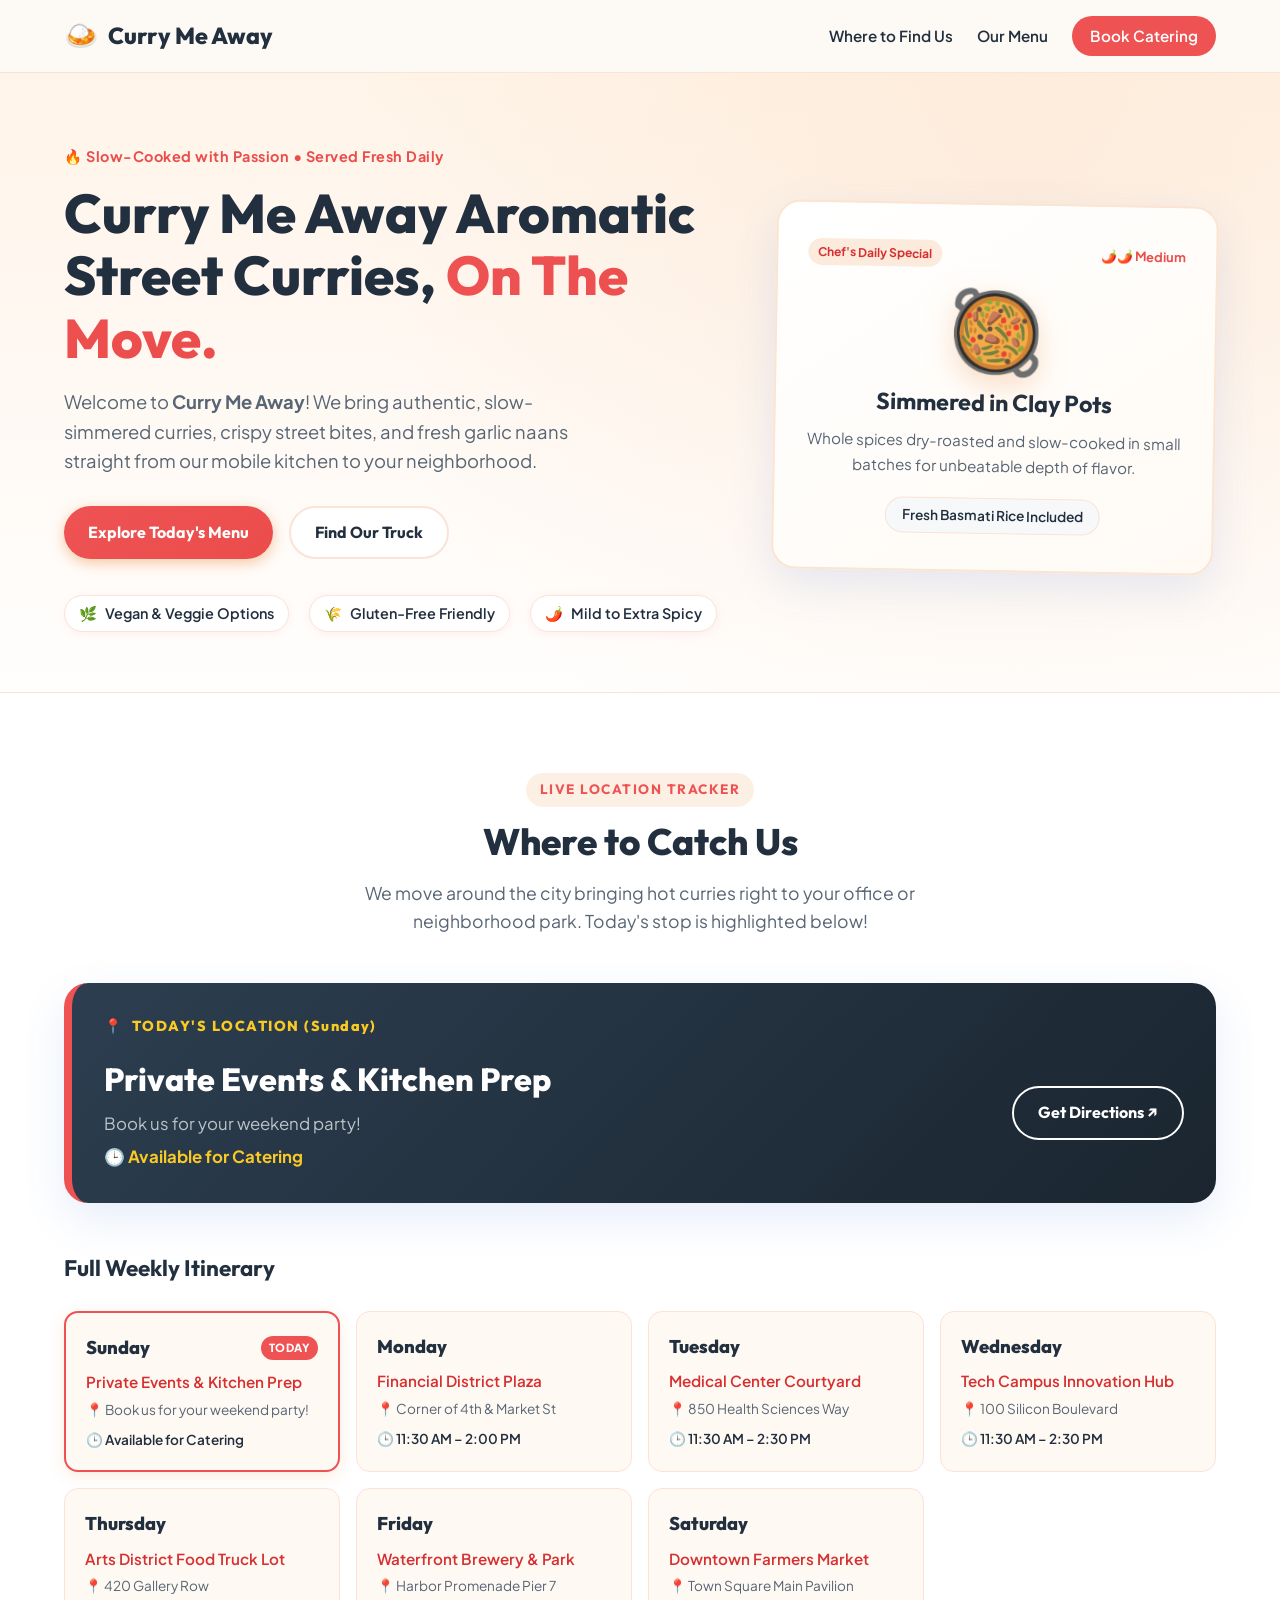
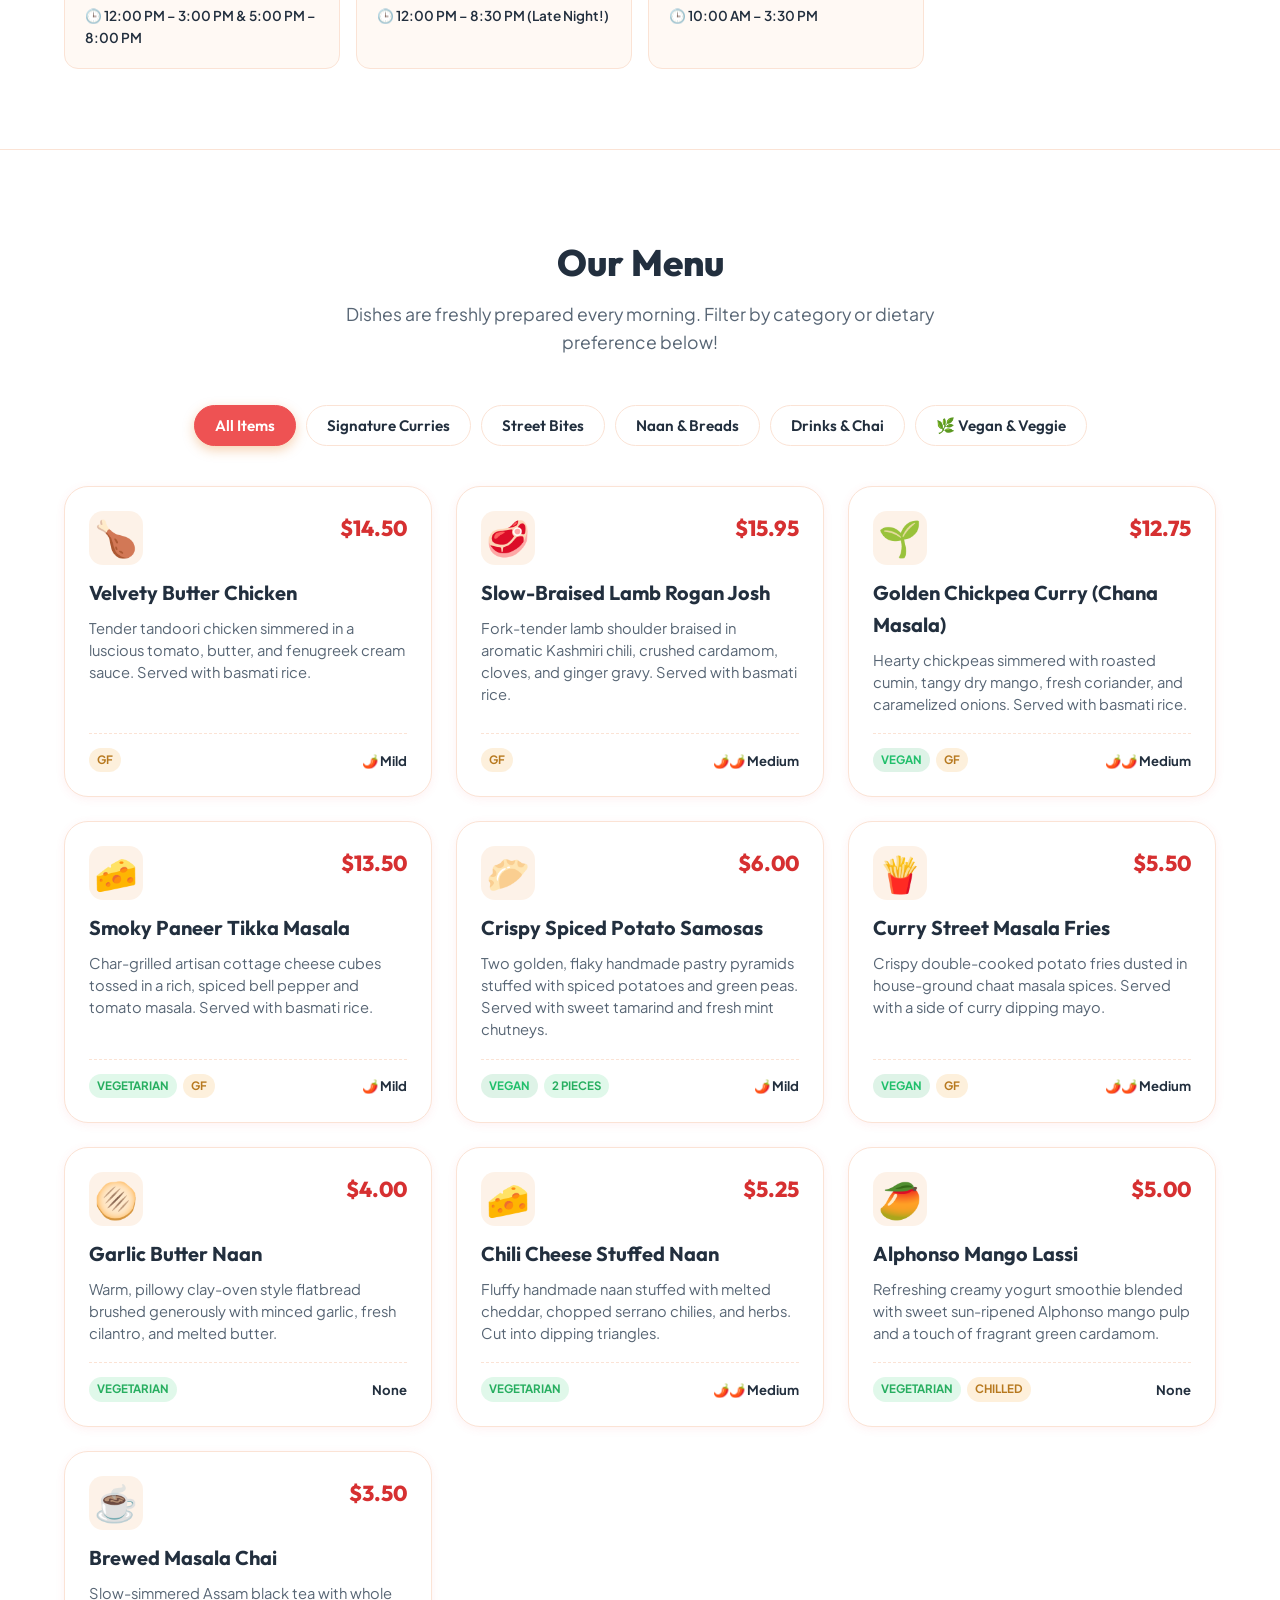
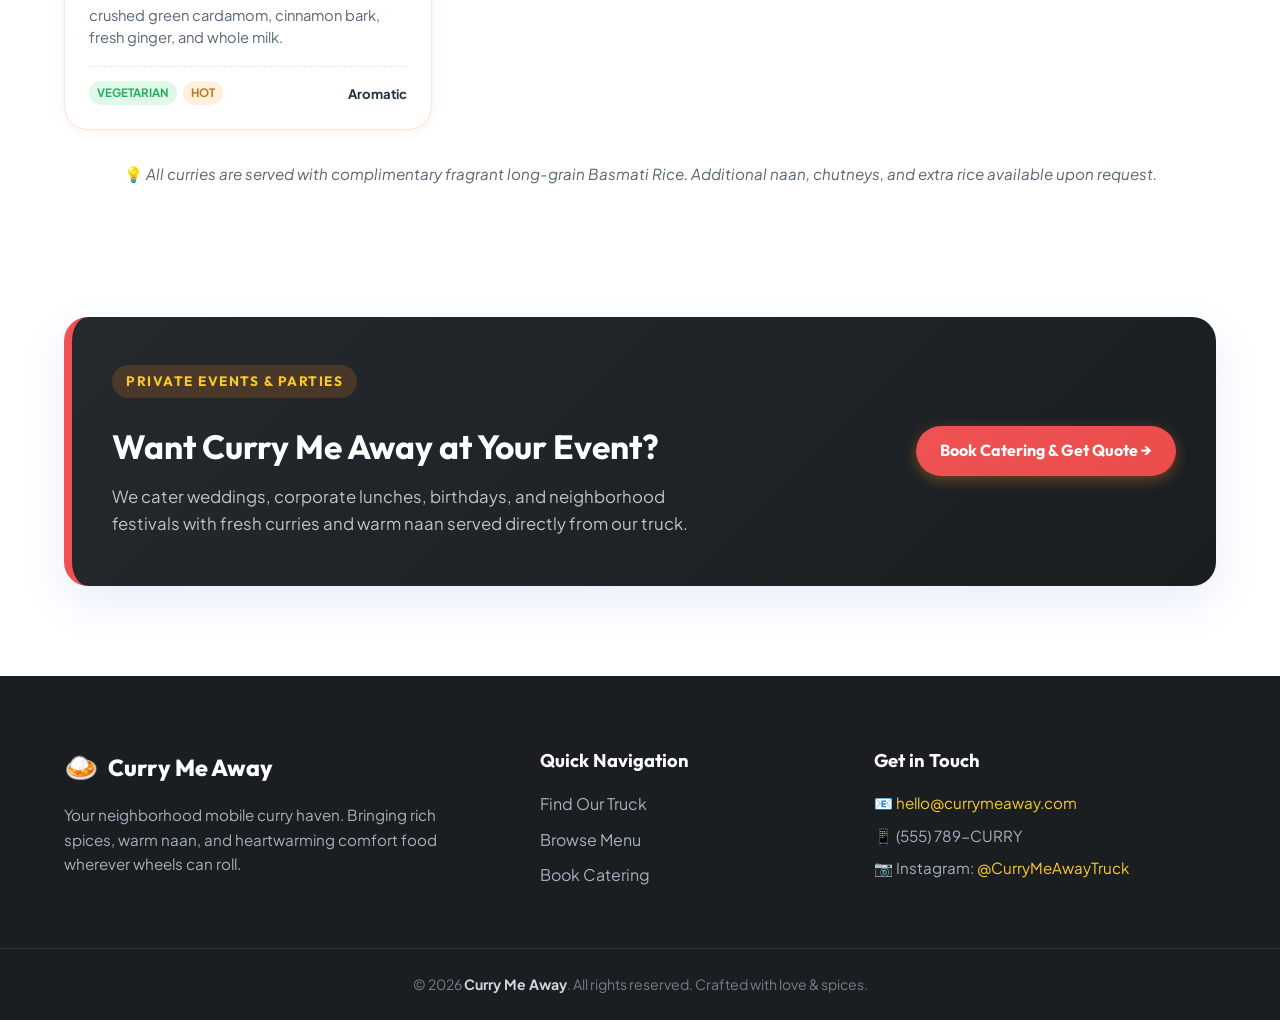
==== index.html @ a6b998eb "Initial commit" ====
<!DOCTYPE html>
<html lang="en">
<head>
  <meta charset="UTF-8">
  <!-- Ensure proper rendering and touch zooming on mobile devices -->
  <meta name="viewport" content="width=device-width, initial-scale=1.0">
  <title>Curry Me Away | Gourmet Street Curries</title>
  
  <!-- Google Fonts: Warm, modern typography -->
  <link rel="preconnect" href="https://fonts.googleapis.com">
  <link rel="preconnect" href="https://fonts.gstatic.com" crossorigin>
  <link href="https://fonts.googleapis.com/css2?family=Outfit:wght@400;500;600;700;800&family=Plus+Jakarta+Sans:wght@400;500;600;700&display=swap" rel="stylesheet">
  
  <!-- Link to our stylesheet -->
  <link rel="stylesheet" href="styles.css">
</head>
<body>

  <!-- ================================================================= -->
  <!-- 1. NAVIGATION BAR                                                 -->
  <!-- ================================================================= -->
  <header class="site-header">
    <div class="container header-container">
      
      <!-- Brand Logo & Name -->
      <a href="index.html" class="brand-logo">
        <span class="logo-icon">🍛</span>
        <span class="brand-text">Curry Me Away</span>
      </a>

      <!-- Navigation Links -->
      <nav class="main-nav" id="mainNav">
        <a href="#schedule" class="nav-link">Where to Find Us</a>
        <a href="#menu" class="nav-link">Our Menu</a>
        <a href="catering.html" class="nav-link nav-btn">Book Catering</a>
      </nav>

      <!-- Mobile Menu Toggle Button (for phones) -->
      <button class="mobile-menu-btn" id="mobileMenuBtn" aria-label="Toggle Navigation">
        <span></span>
        <span></span>
        <span></span>
      </button>

    </div>
  </header>

  <!-- ================================================================= -->
  <!-- 2. HERO SECTION (Welcome Banner)                                  -->
  <!-- ================================================================= -->
  <section class="hero-section">
    <div class="container hero-container">
      <div class="hero-content">
        <span class="hero-tagline">🔥 Slow-Cooked with Passion • Served Fresh Daily</span>
        <h1 class="hero-title">
          <span class="hero-brand-name">Curry Me Away</span>
          <span class="hero-subtitle">Aromatic Street Curries, <span class="highlight">On The Move.</span></span>
        </h1>
        <p class="hero-description">
          Welcome to <strong>Curry Me Away</strong>! We bring authentic, slow-simmered curries, 
          crispy street bites, and fresh garlic naans straight from our mobile kitchen to your neighborhood.
        </p>

        <!-- Call-to-action buttons -->
        <div class="hero-actions">
          <a href="#menu" class="btn btn-primary">Explore Today's Menu</a>
          <a href="#schedule" class="btn btn-secondary">Find Our Truck</a>
        </div>

        <!-- Quick highlights badges -->
        <div class="hero-badges">
          <div class="badge-item">
            <span class="badge-icon">🌿</span>
            <span>Vegan & Veggie Options</span>
          </div>
          <div class="badge-item">
            <span class="badge-icon">🌾</span>
            <span>Gluten-Free Friendly</span>
          </div>
          <div class="badge-item">
            <span class="badge-icon">🌶️</span>
            <span>Mild to Extra Spicy</span>
          </div>
        </div>
      </div>

      <!-- Decorative Food Visual Card -->
      <div class="hero-card-wrapper">
        <div class="hero-food-card">
          <div class="card-visual-header">
            <span class="card-tag">Chef's Daily Special</span>
            <span class="spice-level">🌶️🌶️ Medium</span>
          </div>
          <div class="food-emoji-display">🥘</div>
          <h3>Simmered in Clay Pots</h3>
          <p>Whole spices dry-roasted and slow-cooked in small batches for unbeatable depth of flavor.</p>
          <div class="card-food-footer">
            <span class="pill-badge">Fresh Basmati Rice Included</span>
          </div>
        </div>
      </div>
    </div>
  </section>

  <!-- ================================================================= -->
  <!-- 3. LIVE SCHEDULE & "WHERE TO FIND US" SECTION                      -->
  <!-- ================================================================= -->
  <section id="schedule" class="section-schedule">
    <div class="container">
      
      <div class="section-header">
        <span class="section-subtitle">Live Location Tracker</span>
        <h2 class="section-title">Where to Catch Us</h2>
        <p class="section-intro">
          We move around the city bringing hot curries right to your office or neighborhood park.
          Today's stop is highlighted below!
        </p>
      </div>

      <!-- Highlighted "Today's Stop" Banner -->
      <div class="today-highlight-card" id="todayHighlightCard">
        <div class="today-banner-label">
          <span class="pulse-icon">📍</span>
          <span>TODAY'S LOCATION (<span id="todayDayName">Today</span>)</span>
        </div>
        <div class="today-details">
          <div class="today-info">
            <h3 id="todayLocationName">Loading location...</h3>
            <p class="today-address" id="todayAddress">Loading address...</p>
            <p class="today-hours" id="todayHours">🕒 11:30 AM – 2:30 PM</p>
          </div>
          <div class="today-actions">
            <a href="https://maps.google.com" target="_blank" rel="noopener" class="btn btn-outline" id="directionsLink">
              Get Directions ↗
            </a>
          </div>
        </div>
      </div>

      <!-- Full Weekly Itinerary Grid -->
      <h3 class="weekly-heading">Full Weekly Itinerary</h3>
      <div class="schedule-grid" id="weeklyScheduleGrid">
        <!-- Schedule cards are populated & highlighted dynamically by script.js -->
      </div>

    </div>
  </section>

  <!-- ================================================================= -->
  <!-- 4. INTERACTIVE MENU SECTION                                       -->
  <!-- ================================================================= -->
  <section id="menu" class="section-menu">
    <div class="container">
      
      <div class="section-header">
        <h2 class="section-title">Our Menu</h2>
        <p class="section-intro">
          Dishes are freshly prepared every morning. Filter by category or dietary preference below!
        </p>
      </div>

      <!-- Category Filter Tabs -->
      <div class="filter-controls">
        <button class="filter-btn active" data-category="all">All Items</button>
        <button class="filter-btn" data-category="curry">Signature Curries</button>
        <button class="filter-btn" data-category="street">Street Bites</button>
        <button class="filter-btn" data-category="bread">Naan & Breads</button>
        <button class="filter-btn" data-category="drinks">Drinks & Chai</button>
        <button class="filter-btn" data-category="vegan">🌿 Vegan & Veggie</button>
      </div>

      <!-- Menu Items Grid -->
      <div class="menu-grid" id="menuGrid">
        <!-- Menu cards will be rendered dynamically by script.js -->
      </div>

      <!-- Customization note for your wife -->
      <div class="menu-footnote">
        <p>💡 <em>All curries are served with complimentary fragrant long-grain Basmati Rice. Additional naan, chutneys, and extra rice available upon request.</em></p>
      </div>

    </div>
  </section>

  <!-- ================================================================= -->
  <!-- 5. CATERING CTA BANNER                                            -->
  <!-- ================================================================= -->
  <section class="section-catering-cta">
    <div class="container">
      <div class="catering-cta-card">
        <div class="cta-content">
          <span class="section-subtitle">Private Events & Parties</span>
          <h2>Want Curry Me Away at Your Event?</h2>
          <p>We cater weddings, corporate lunches, birthdays, and neighborhood festivals with fresh curries and warm naan served directly from our truck.</p>
        </div>
        <div class="cta-action">
          <a href="catering.html" class="btn btn-primary">Book Catering & Get Quote →</a>
        </div>
      </div>
    </div>
  </section>

  <!-- ================================================================= -->
  <!-- 6. FOOTER                                                         -->
  <!-- ================================================================= -->
  <footer class="site-footer">
    <div class="container footer-container">
      
      <div class="footer-brand">
        <div class="brand-logo footer-logo">
          <span class="logo-icon">🍛</span>
          <span class="brand-text">Curry Me Away</span>
        </div>
        <p class="footer-about">
          Your neighborhood mobile curry haven. Bringing rich spices, warm naan, and heartwarming comfort food wherever wheels can roll.
        </p>
      </div>

      <div class="footer-links">
        <h4>Quick Navigation</h4>
        <ul>
          <li><a href="#schedule">Find Our Truck</a></li>
          <li><a href="#menu">Browse Menu</a></li>
          <li><a href="catering.html">Book Catering</a></li>
        </ul>
      </div>

      <div class="footer-contact">
        <h4>Get in Touch</h4>
        <p>📧 <a href="mailto:hello@currymeaway.com">hello@currymeaway.com</a></p>
        <p>📱 (555) 789-CURRY</p>
        <p>📷 Instagram: <a href="#">@CurryMeAwayTruck</a></p>
      </div>

    </div>

    <div class="footer-bottom">
      <div class="container">
        <p>© <span id="currentYear">2026</span> <strong>Curry Me Away</strong>. All rights reserved. Crafted with love & spices.</p>
      </div>
    </div>
  </footer>

  <!-- Link to our JavaScript logic -->
  <script src="script.js"></script>
</body>
</html>
---- styles.css ----
/* ==========================================================================
   Curry Me Away - Stylesheet (styles.css)
   ========================================================================== */

/* --------------------------------------------------------------------------
   1. CSS VARIABLES (Theme Colors & Settings)
   Beginner Note: Variables store values (like colors) in one place so you
   can change the whole site's theme just by changing these values!
   -------------------------------------------------------------------------- */
:root {
  /* ========================================================================
     Warm Sunset Palette: Soft Reds, Golden Yellows & Twilight Blue Accent
     ======================================================================== */
  --sunset-red: #ee5253;          /* Soft Sunset Crimson / Coral */
  --sunset-rose: #ff7675;         /* Soft Peach Rose */
  --sunset-gold: #f9ca24;         /* Golden Hour Sun Yellow */
  --sunset-amber: #f39c12;        /* Warm Amber Honey */
  --sunset-blue: #3867d6;         /* Twilight Sky Blue Accent */
  --sunset-deepblue: #1e3799;     /* Twilight Dusk Navy */

  /* Theme mappings */
  --primary-spice: #ee5253;       /* Main interactive color: vibrant sunset coral */
  --primary-hover: #d63031;       /* Deep warm sunset red */
  --spice-red: #eb4d4b;
  --spice-gold: #f9ca24;
  --herb-green: #20bf6b;          /* Veggie/Vegan badge */

  /* Neutral Backgrounds & Text - Grading down to pure white */
  --bg-cream: #fff9f4;           /* Warm sunset mist */
  --bg-card: #ffffff;            /* Pure white card backgrounds */
  --text-main: #222f3e;          /* Rich charcoal for high contrast */
  --text-muted: #576574;         /* Soft twilight slate for subtitles */
  --border-light: #fbe3d5;       /* Delicate sunset border */

  /* Modern Sunset Shadows */
  --shadow-sm: 0 2px 10px rgba(238, 82, 83, 0.08);
  --shadow-md: 0 8px 24px rgba(238, 82, 83, 0.12);
  --shadow-lg: 0 16px 44px rgba(56, 103, 214, 0.12);

  /* Rounded corners */
  --radius-sm: 8px;
  --radius-md: 14px;
  --radius-lg: 24px;
  --radius-full: 9999px;

  /* Font Families */
  --font-heading: 'Outfit', sans-serif;
  --font-body: 'Plus Jakarta Sans', -apple-system, BlinkMacSystemFont, sans-serif;
}

/* --------------------------------------------------------------------------
   2. GLOBAL RESET & BASE STYLES
   -------------------------------------------------------------------------- */
*, *::before, *::after {
  box-sizing: border-box;
  margin: 0;
  padding: 0;
}

html {
  scroll-behavior: smooth;
}

body {
  font-family: var(--font-body);
  /* Warm sunset gradient at the top (soft red/yellow glow) grading smoothly into crisp white */
  background: linear-gradient(180deg, #fff3e6 0%, #fff8f2 350px, #ffffff 750px, #ffffff 100%);
  background-attachment: local;
  color: var(--text-main);
  line-height: 1.6;
  font-size: 16px;
  -webkit-font-smoothing: antialiased;
  min-height: 100vh;
}

img {
  max-width: 100%;
  display: block;
}

a {
  color: var(--primary-spice);
  text-decoration: none;
  transition: color 0.2s ease;
}

a:hover {
  color: var(--primary-hover);
}

/* Container: centers content and keeps it neatly bounded */
.container {
  width: 90%;
  max-width: 1160px;
  margin: 0 auto;
}

/* --------------------------------------------------------------------------
   3. BUTTONS & UI COMPONENTS
   -------------------------------------------------------------------------- */
.btn {
  display: inline-flex;
  align-items: center;
  justify-content: center;
  gap: 8px;
  padding: 12px 24px;
  font-family: var(--font-heading);
  font-size: 1rem;
  font-weight: 700;
  border-radius: var(--radius-full);
  border: none;
  cursor: pointer;
  transition: all 0.25s ease;
  text-decoration: none;
}

.btn-primary {
  background: linear-gradient(135deg, var(--primary-spice), var(--spice-red));
  color: #ffffff;
  box-shadow: 0 4px 14px rgba(230, 126, 34, 0.4);
}

.btn-primary:hover {
  color: #ffffff;
  transform: translateY(-2px);
  box-shadow: 0 6px 20px rgba(230, 126, 34, 0.55);
}

.btn-secondary {
  background-color: #ffffff;
  color: var(--text-main);
  border: 2px solid var(--border-light);
}

.btn-secondary:hover {
  border-color: var(--primary-spice);
  color: var(--primary-spice);
  transform: translateY(-2px);
}

.btn-outline {
  background: transparent;
  color: var(--primary-spice);
  border: 2px solid var(--primary-spice);
}

.btn-outline:hover {
  background-color: var(--primary-spice);
  color: #ffffff;
}

.btn-block {
  width: 100%;
}

/* Section Header Utility */
.section-header {
  text-align: center;
  max-width: 650px;
  margin: 0 auto 48px auto;
}

.section-subtitle {
  display: inline-block;
  font-family: var(--font-heading);
  font-size: 0.85rem;
  font-weight: 700;
  text-transform: uppercase;
  letter-spacing: 1.5px;
  color: var(--primary-spice);
  background-color: rgba(230, 126, 34, 0.12);
  padding: 6px 14px;
  border-radius: var(--radius-full);
  margin-bottom: 12px;
}

.section-title {
  font-family: var(--font-heading);
  font-size: 2.3rem;
  font-weight: 800;
  color: var(--text-main);
  line-height: 1.25;
  margin-bottom: 14px;
}

.section-intro {
  color: var(--text-muted);
  font-size: 1.1rem;
}

/* --------------------------------------------------------------------------
   4. NAVIGATION BAR
   -------------------------------------------------------------------------- */
.site-header {
  position: sticky;
  top: 0;
  background-color: rgba(253, 250, 246, 0.94);
  backdrop-filter: blur(12px);
  border-bottom: 1px solid var(--border-light);
  z-index: 1000;
  padding: 14px 0;
}

.header-container {
  display: flex;
  align-items: center;
  justify-content: space-between;
  gap: 16px;
}

.brand-logo {
  display: flex;
  align-items: center;
  gap: 10px;
  font-family: var(--font-heading);
  font-size: 1.45rem;
  font-weight: 800;
  color: var(--text-main);
}

.logo-icon {
  font-size: 1.7rem;
  transform: rotate(-4deg);
}

.live-status-pill {
  display: inline-flex;
  align-items: center;
  gap: 8px;
  background: #ffffff;
  border: 1px solid var(--border-light);
  padding: 6px 14px;
  border-radius: var(--radius-full);
  font-size: 0.85rem;
  font-weight: 600;
  color: var(--text-main);
  box-shadow: var(--shadow-sm);
}

.status-dot {
  width: 9px;
  height: 9px;
  border-radius: 50%;
  background-color: var(--herb-green);
  box-shadow: 0 0 0 3px rgba(39, 174, 96, 0.25);
  animation: pulse 2s infinite;
}

@keyframes pulse {
  0% { box-shadow: 0 0 0 0 rgba(39, 174, 96, 0.5); }
  70% { box-shadow: 0 0 0 8px rgba(39, 174, 96, 0); }
  100% { box-shadow: 0 0 0 0 rgba(39, 174, 96, 0); }
}

.main-nav {
  display: flex;
  align-items: center;
  gap: 24px;
}

.nav-link {
  font-weight: 600;
  color: var(--text-main);
  font-size: 0.95rem;
}

.nav-link:hover {
  color: var(--primary-spice);
}

.nav-btn {
  background-color: var(--primary-spice);
  color: #ffffff !important;
  padding: 8px 18px;
  border-radius: var(--radius-full);
}

.nav-btn:hover {
  background-color: var(--primary-hover);
}

.mobile-menu-btn {
  display: none;
  flex-direction: column;
  gap: 5px;
  background: transparent;
  border: none;
  cursor: pointer;
  padding: 6px;
}

.mobile-menu-btn span {
  width: 24px;
  height: 2.5px;
  background-color: var(--text-main);
  border-radius: 2px;
  transition: all 0.3s ease;
}

/* --------------------------------------------------------------------------
   5. HERO SECTION
   -------------------------------------------------------------------------- */
.hero-section {
  padding: 70px 0 60px 0;
  background: radial-gradient(circle at 80% 20%, rgba(230, 126, 34, 0.08) 0%, transparent 60%);
}

.hero-container {
  display: grid;
  grid-template-columns: 1.2fr 0.8fr;
  align-items: center;
  gap: 48px;
}

.hero-tagline {
  display: inline-block;
  font-size: 0.9rem;
  font-weight: 700;
  color: var(--spice-red);
  margin-bottom: 14px;
  letter-spacing: 0.5px;
}

.hero-title {
  font-family: var(--font-heading);
  font-size: 3.4rem;
  font-weight: 800;
  line-height: 1.15;
  color: var(--text-main);
  margin-bottom: 18px;
}

.hero-title .highlight {
  background: linear-gradient(120deg, var(--primary-spice), var(--spice-red));
  -webkit-background-clip: text;
  -webkit-text-fill-color: transparent;
}

.hero-description {
  font-size: 1.15rem;
  color: var(--text-muted);
  margin-bottom: 30px;
  max-width: 540px;
}

.hero-actions {
  display: flex;
  gap: 16px;
  margin-bottom: 36px;
  flex-wrap: wrap;
}

.hero-badges {
  display: flex;
  gap: 20px;
  flex-wrap: wrap;
}

.badge-item {
  display: flex;
  align-items: center;
  gap: 8px;
  font-size: 0.9rem;
  font-weight: 600;
  color: var(--text-main);
  background: #ffffff;
  padding: 6px 14px;
  border-radius: var(--radius-full);
  border: 1px solid var(--border-light);
  box-shadow: var(--shadow-sm);
}

/* Hero Decorative Card */
.hero-food-card {
  background: linear-gradient(145deg, #ffffff, #fffaf4);
  border: 2px solid #fae5d3;
  border-radius: var(--radius-lg);
  padding: 36px 30px;
  box-shadow: var(--shadow-lg);
  text-align: center;
  position: relative;
  transform: rotate(1deg);
  transition: transform 0.3s ease;
}

.hero-food-card:hover {
  transform: rotate(0deg) translateY(-4px);
}

.card-visual-header {
  display: flex;
  justify-content: space-between;
  align-items: center;
  margin-bottom: 20px;
}

.card-tag {
  background-color: rgba(230, 126, 34, 0.15);
  color: var(--primary-hover);
  padding: 4px 10px;
  border-radius: var(--radius-full);
  font-size: 0.75rem;
  font-weight: 700;
}

.spice-level {
  font-size: 0.8rem;
  font-weight: 700;
  color: var(--spice-red);
}

.food-emoji-display {
  font-size: 5rem;
  line-height: 1;
  margin: 10px 0 16px 0;
  filter: drop-shadow(0 10px 14px rgba(230, 126, 34, 0.25));
}

.hero-food-card h3 {
  font-family: var(--font-heading);
  font-size: 1.45rem;
  margin-bottom: 8px;
}

.hero-food-card p {
  color: var(--text-muted);
  font-size: 0.95rem;
  margin-bottom: 20px;
}

.pill-badge {
  display: inline-block;
  background-color: #f6f8fa;
  color: var(--text-main);
  padding: 6px 16px;
  border-radius: var(--radius-full);
  font-size: 0.85rem;
  font-weight: 600;
  border: 1px solid var(--border-light);
}

/* --------------------------------------------------------------------------
   6. LIVE SCHEDULE & TRACKER SECTION
   -------------------------------------------------------------------------- */
.section-schedule {
  padding: 80px 0;
  background-color: #ffffff;
  border-top: 1px solid var(--border-light);
  border-bottom: 1px solid var(--border-light);
}

/* Today's Special Featured Card */
.today-highlight-card {
  background: linear-gradient(135deg, #2c3e50, #1a252f);
  color: #ffffff;
  border-radius: var(--radius-lg);
  padding: 32px;
  box-shadow: var(--shadow-lg);
  margin-bottom: 48px;
  position: relative;
  overflow: hidden;
  border-left: 8px solid var(--primary-spice);
}

.today-banner-label {
  display: flex;
  align-items: center;
  gap: 8px;
  font-family: var(--font-heading);
  font-size: 0.9rem;
  font-weight: 800;
  letter-spacing: 1.5px;
  color: var(--spice-gold);
  margin-bottom: 16px;
}

.today-details {
  display: flex;
  justify-content: space-between;
  align-items: center;
  gap: 24px;
  flex-wrap: wrap;
}

.today-info h3 {
  font-family: var(--font-heading);
  font-size: 2rem;
  font-weight: 800;
  margin-bottom: 6px;
}

.today-address {
  color: #bdc3c7;
  font-size: 1.05rem;
  margin-bottom: 6px;
}

.today-hours {
  color: var(--spice-gold);
  font-weight: 700;
  font-size: 1.05rem;
}

.today-actions .btn-outline {
  border-color: #ffffff;
  color: #ffffff;
}

.today-actions .btn-outline:hover {
  background-color: #ffffff;
  color: #1a252f;
}

/* Weekly Itinerary Grid */
.weekly-heading {
  font-family: var(--font-heading);
  font-size: 1.4rem;
  margin-bottom: 24px;
  color: var(--text-main);
}

.schedule-grid {
  display: grid;
  grid-template-columns: repeat(auto-fit, minmax(260px, 1fr));
  gap: 16px;
}

.schedule-day-card {
  background-color: var(--bg-cream);
  border: 1px solid var(--border-light);
  border-radius: var(--radius-md);
  padding: 20px;
  transition: all 0.2s ease;
  position: relative;
}

.schedule-day-card:hover {
  transform: translateY(-2px);
  box-shadow: var(--shadow-sm);
  border-color: var(--primary-spice);
}

.schedule-day-card.is-today {
  border: 2px solid var(--primary-spice);
  background-color: #fff9f3;
  box-shadow: 0 4px 16px rgba(230, 126, 34, 0.15);
}

.day-header {
  display: flex;
  justify-content: space-between;
  align-items: center;
  margin-bottom: 8px;
}

.day-name {
  font-family: var(--font-heading);
  font-size: 1.15rem;
  font-weight: 800;
  color: var(--text-main);
}

.today-indicator-tag {
  background-color: var(--primary-spice);
  color: #ffffff;
  font-size: 0.7rem;
  font-weight: 800;
  padding: 3px 8px;
  border-radius: var(--radius-full);
  text-transform: uppercase;
  letter-spacing: 0.5px;
}

.day-location {
  font-weight: 600;
  color: var(--primary-hover);
  margin-bottom: 4px;
  font-size: 0.95rem;
}

.day-address {
  font-size: 0.85rem;
  color: var(--text-muted);
  margin-bottom: 8px;
}

.day-time {
  font-size: 0.85rem;
  color: var(--text-main);
  font-weight: 600;
}

/* --------------------------------------------------------------------------
   7. INTERACTIVE MENU SECTION
   -------------------------------------------------------------------------- */
.section-menu {
  padding: 90px 0;
}

.filter-controls {
  display: flex;
  justify-content: center;
  gap: 10px;
  flex-wrap: wrap;
  margin-bottom: 40px;
}

.filter-btn {
  background-color: #ffffff;
  border: 1px solid var(--border-light);
  color: var(--text-main);
  font-family: var(--font-heading);
  font-weight: 600;
  font-size: 0.95rem;
  padding: 10px 20px;
  border-radius: var(--radius-full);
  cursor: pointer;
  transition: all 0.2s ease;
}

.filter-btn:hover {
  border-color: var(--primary-spice);
  color: var(--primary-spice);
}

.filter-btn.active {
  background-color: var(--primary-spice);
  color: #ffffff;
  border-color: var(--primary-spice);
  box-shadow: 0 4px 12px rgba(230, 126, 34, 0.35);
}

/* Menu Grid */
.menu-grid {
  display: grid;
  grid-template-columns: repeat(auto-fill, minmax(320px, 1fr));
  gap: 24px;
  margin-bottom: 32px;
}

.menu-card {
  background-color: var(--bg-card);
  border: 1px solid var(--border-light);
  border-radius: var(--radius-lg);
  padding: 24px;
  box-shadow: var(--shadow-sm);
  display: flex;
  flex-direction: column;
  justify-content: space-between;
  transition: transform 0.25s ease, box-shadow 0.25s ease;
  position: relative;
}

.menu-card:hover {
  transform: translateY(-4px);
  box-shadow: var(--shadow-md);
  border-color: #fae5d3;
}

.menu-card-top {
  display: flex;
  justify-content: space-between;
  align-items: flex-start;
  margin-bottom: 12px;
}

.dish-icon {
  font-size: 2.2rem;
  background-color: rgba(230, 126, 34, 0.1);
  width: 54px;
  height: 54px;
  display: flex;
  align-items: center;
  justify-content: center;
  border-radius: var(--radius-md);
}

.dish-price {
  font-family: var(--font-heading);
  font-size: 1.35rem;
  font-weight: 800;
  color: var(--primary-hover);
}

.dish-name {
  font-family: var(--font-heading);
  font-size: 1.25rem;
  font-weight: 700;
  color: var(--text-main);
  margin-bottom: 8px;
}

.dish-description {
  color: var(--text-muted);
  font-size: 0.92rem;
  line-height: 1.5;
  margin-bottom: 18px;
  flex-grow: 1;
}

.dish-meta {
  display: flex;
  justify-content: space-between;
  align-items: center;
  border-top: 1px dashed var(--border-light);
  padding-top: 14px;
  margin-top: auto;
}

.diet-tags {
  display: flex;
  gap: 6px;
  flex-wrap: wrap;
}

.tag {
  font-size: 0.72rem;
  font-weight: 700;
  padding: 3px 8px;
  border-radius: var(--radius-full);
  text-transform: uppercase;
}

.tag-vegan {
  background-color: rgba(39, 174, 96, 0.15);
  color: var(--herb-green);
}

.tag-gf {
  background-color: rgba(243, 156, 18, 0.15);
  color: #b7791f;
}

.tag-veg {
  background-color: rgba(46, 204, 113, 0.15);
  color: #27ae60;
}

.dish-spice {
  font-size: 0.82rem;
  font-weight: 700;
}

.menu-footnote {
  text-align: center;
  color: var(--text-muted);
  font-size: 0.95rem;
  margin-top: 24px;
}

/* --------------------------------------------------------------------------
   8. CATERING & INQUIRY SECTION
   -------------------------------------------------------------------------- */
.section-catering {
  padding: 90px 0;
  background-color: #ffffff;
  border-top: 1px solid var(--border-light);
}

.catering-layout {
  display: grid;
  grid-template-columns: 1fr 1.1fr;
  gap: 48px;
  align-items: start;
}

.catering-info p {
  color: var(--text-muted);
  font-size: 1.1rem;
  margin-bottom: 32px;
}

.catering-perks {
  display: flex;
  flex-direction: column;
  gap: 20px;
}

.perk-item {
  display: flex;
  gap: 16px;
  align-items: flex-start;
}

.perk-icon {
  font-size: 1.6rem;
  background-color: var(--bg-cream);
  border: 1px solid var(--border-light);
  width: 48px;
  height: 48px;
  display: flex;
  align-items: center;
  justify-content: center;
  border-radius: var(--radius-md);
  flex-shrink: 0;
}

.perk-item strong {
  display: block;
  font-size: 1.05rem;
  margin-bottom: 4px;
}

.perk-item p {
  font-size: 0.95rem;
  margin-bottom: 0;
}

/* Catering Form Card */
.catering-form-card {
  background-color: var(--bg-cream);
  border: 1px solid var(--border-light);
  border-radius: var(--radius-lg);
  padding: 36px;
  box-shadow: var(--shadow-md);
}

.catering-form-card h3 {
  font-family: var(--font-heading);
  font-size: 1.5rem;
  margin-bottom: 6px;
}

.form-subtext {
  color: var(--text-muted);
  font-size: 0.9rem;
  margin-bottom: 24px;
}

.form-group {
  margin-bottom: 18px;
}

.form-row {
  display: grid;
  grid-template-columns: 1fr 1fr;
  gap: 16px;
}

.catering-form label {
  display: block;
  font-size: 0.88rem;
  font-weight: 700;
  margin-bottom: 6px;
  color: var(--text-main);
}

.catering-form input,
.catering-form select,
.catering-form textarea {
  width: 100%;
  padding: 12px 16px;
  font-family: var(--font-body);
  font-size: 0.95rem;
  border: 1px solid var(--border-light);
  border-radius: var(--radius-sm);
  background-color: #ffffff;
  color: var(--text-main);
  transition: all 0.2s ease;
}

.catering-form input:focus,
.catering-form select:focus,
.catering-form textarea:focus {
  outline: none;
  border-color: var(--primary-spice);
  box-shadow: 0 0 0 3px rgba(230, 126, 34, 0.2);
}

/* Form Alert */
.form-alert {
  display: flex;
  gap: 12px;
  align-items: center;
  background-color: #eafaf1;
  border: 1px solid #a3e4d7;
  color: #1e8449;
  padding: 16px;
  border-radius: var(--radius-md);
  margin-bottom: 20px;
}

.form-alert.hidden {
  display: none;
}

.alert-icon {
  font-size: 1.8rem;
}

/* --------------------------------------------------------------------------
   8b. CATERING CTA BANNER (Landing Page)
   -------------------------------------------------------------------------- */
.section-catering-cta {
  padding: 40px 0 90px 0;
}

.catering-cta-card {
  background: linear-gradient(135deg, #24292e, #1a1e21);
  color: #ffffff;
  border-radius: var(--radius-lg);
  padding: 48px 40px;
  display: flex;
  justify-content: space-between;
  align-items: center;
  gap: 32px;
  border-left: 8px solid var(--primary-spice);
  box-shadow: var(--shadow-lg);
}

.catering-cta-card .section-subtitle {
  background-color: rgba(230, 126, 34, 0.2);
  color: var(--spice-gold);
}

.catering-cta-card h2 {
  font-family: var(--font-heading);
  font-size: 2.1rem;
  margin: 10px 0 10px 0;
}

.catering-cta-card p {
  color: #bdc3c7;
  max-width: 600px;
  font-size: 1.05rem;
}

/* --------------------------------------------------------------------------
   8c. DEDICATED CATERING PAGE STYLES (catering.html)
   -------------------------------------------------------------------------- */
.catering-page-hero {
  padding: 50px 0 30px 0;
  background: radial-gradient(circle at 50% 0%, rgba(230, 126, 34, 0.12) 0%, transparent 70%);
  text-align: center;
}

.back-link {
  display: inline-block;
  font-weight: 700;
  font-size: 0.9rem;
  margin-bottom: 18px;
  color: var(--text-muted);
}

.back-link:hover {
  color: var(--primary-spice);
}

.catering-hero-title {
  font-family: var(--font-heading);
  font-size: 3rem;
  font-weight: 800;
  line-height: 1.2;
  margin-bottom: 18px;
  max-width: 820px;
  margin-left: auto;
  margin-right: auto;
}

.catering-hero-desc {
  font-size: 1.15rem;
  color: var(--text-muted);
  max-width: 720px;
  margin: 0 auto;
}

.catering-steps-section {
  padding: 70px 0;
}

.steps-grid {
  display: grid;
  grid-template-columns: repeat(auto-fit, minmax(280px, 1fr));
  gap: 24px;
}

.step-card {
  background: #ffffff;
  border: 1px solid var(--border-light);
  border-radius: var(--radius-lg);
  padding: 36px 28px;
  box-shadow: var(--shadow-sm);
  position: relative;
  transition: transform 0.2s ease, border-color 0.2s ease;
}

.step-card:hover {
  transform: translateY(-4px);
  border-color: var(--primary-spice);
}

.step-number {
  width: 44px;
  height: 44px;
  background: var(--primary-spice);
  color: #ffffff;
  font-family: var(--font-heading);
  font-weight: 800;
  font-size: 1.3rem;
  display: flex;
  align-items: center;
  justify-content: center;
  border-radius: 50%;
  margin-bottom: 20px;
}

.step-card h3 {
  font-family: var(--font-heading);
  font-size: 1.3rem;
  margin-bottom: 10px;
}

.step-card p {
  color: var(--text-muted);
  font-size: 0.95rem;
}

.catering-packages-section {
  padding: 70px 0;
  background-color: #ffffff;
  border-top: 1px solid var(--border-light);
  border-bottom: 1px solid var(--border-light);
}

.packages-grid {
  display: grid;
  grid-template-columns: repeat(auto-fit, minmax(300px, 1fr));
  gap: 28px;
}

.package-card {
  background: var(--bg-cream);
  border: 1px solid var(--border-light);
  border-radius: var(--radius-lg);
  padding: 36px 28px;
  display: flex;
  flex-direction: column;
  position: relative;
  transition: all 0.25s ease;
}

.package-card:hover {
  transform: translateY(-4px);
  box-shadow: var(--shadow-md);
}

.featured-package {
  border: 2px solid var(--primary-spice);
  background: #fffaf4;
  box-shadow: var(--shadow-md);
}

.package-badge {
  display: inline-block;
  align-self: flex-start;
  font-size: 0.75rem;
  font-weight: 800;
  text-transform: uppercase;
  letter-spacing: 0.5px;
  padding: 4px 12px;
  border-radius: var(--radius-full);
  background: rgba(230, 126, 34, 0.15);
  color: var(--primary-hover);
  margin-bottom: 16px;
}

.package-card h3 {
  font-family: var(--font-heading);
  font-size: 1.45rem;
  margin-bottom: 6px;
}

.package-price {
  font-family: var(--font-heading);
  font-size: 1.2rem;
  font-weight: 800;
  color: var(--primary-hover);
  margin-bottom: 20px;
}

.package-features {
  list-style: none;
  display: flex;
  flex-direction: column;
  gap: 12px;
  font-size: 0.95rem;
  color: var(--text-main);
}

.section-catering-form-page {
  padding: 90px 0;
}

/* --------------------------------------------------------------------------
   9. FOOTER
   -------------------------------------------------------------------------- */
.site-footer {
  background-color: #1a1e21;
  color: #f1f2f6;
  padding: 70px 0 0 0;
}

.footer-container {
  display: grid;
  grid-template-columns: 1.5fr 1fr 1.2fr;
  gap: 48px;
  padding-bottom: 50px;
}

.footer-logo {
  color: #ffffff;
  margin-bottom: 14px;
}

.footer-about {
  color: #a4b0be;
  font-size: 0.95rem;
  max-width: 380px;
}

.site-footer h4 {
  font-family: var(--font-heading);
  font-size: 1.15rem;
  margin-bottom: 16px;
  color: #ffffff;
}

.footer-links ul {
  list-style: none;
}

.footer-links li {
  margin-bottom: 10px;
}

.footer-links a {
  color: #a4b0be;
  transition: color 0.2s ease;
}

.footer-links a:hover {
  color: var(--primary-spice);
}

.footer-contact p {
  color: #a4b0be;
  font-size: 0.95rem;
  margin-bottom: 8px;
}

.footer-contact a {
  color: var(--spice-gold);
}

.footer-bottom {
  border-top: 1px solid rgba(255, 255, 255, 0.08);
  padding: 24px 0;
  text-align: center;
  font-size: 0.88rem;
  color: #747d8c;
}

.footer-bottom strong {
  color: #ced6e0;
}

/* --------------------------------------------------------------------------
   10. MOBILE RESPONSIVENESS (Media Queries)
   Beginner Note: Media queries apply styles only when the screen width
   is smaller than a specific number (like 860px or 600px).
   -------------------------------------------------------------------------- */
@media (max-width: 860px) {
  .hero-container {
    grid-template-columns: 1fr;
    text-align: center;
  }

  .hero-title {
    font-size: 2.6rem;
  }

  .hero-description {
    margin-left: auto;
    margin-right: auto;
  }

  .hero-actions {
    justify-content: center;
  }

  .hero-badges {
    justify-content: center;
  }

  .hero-card-wrapper {
    max-width: 440px;
    margin: 0 auto;
  }

  .catering-layout {
    grid-template-columns: 1fr;
  }

  .catering-cta-card {
    flex-direction: column;
    text-align: center;
    padding: 36px 24px;
  }

  .catering-hero-title {
    font-size: 2.3rem;
  }

  .footer-container {
    grid-template-columns: 1fr;
    gap: 32px;
  }
}

@media (max-width: 680px) {
  .header-container {
    flex-wrap: wrap;
  }

  .live-status-pill {
    order: 3;
    width: 100%;
    justify-content: center;
  }

  .mobile-menu-btn {
    display: flex;
  }

  .main-nav {
    display: none; /* Hidden on phones unless toggled */
    width: 100%;
    flex-direction: column;
    padding: 16px 0;
    gap: 12px;
  }

  .main-nav.nav-open {
    display: flex;
  }

  .form-row {
    grid-template-columns: 1fr;
  }

  .section-title {
    font-size: 1.85rem;
  }

  .today-details {
    flex-direction: column;
    align-items: flex-start;
  }
}
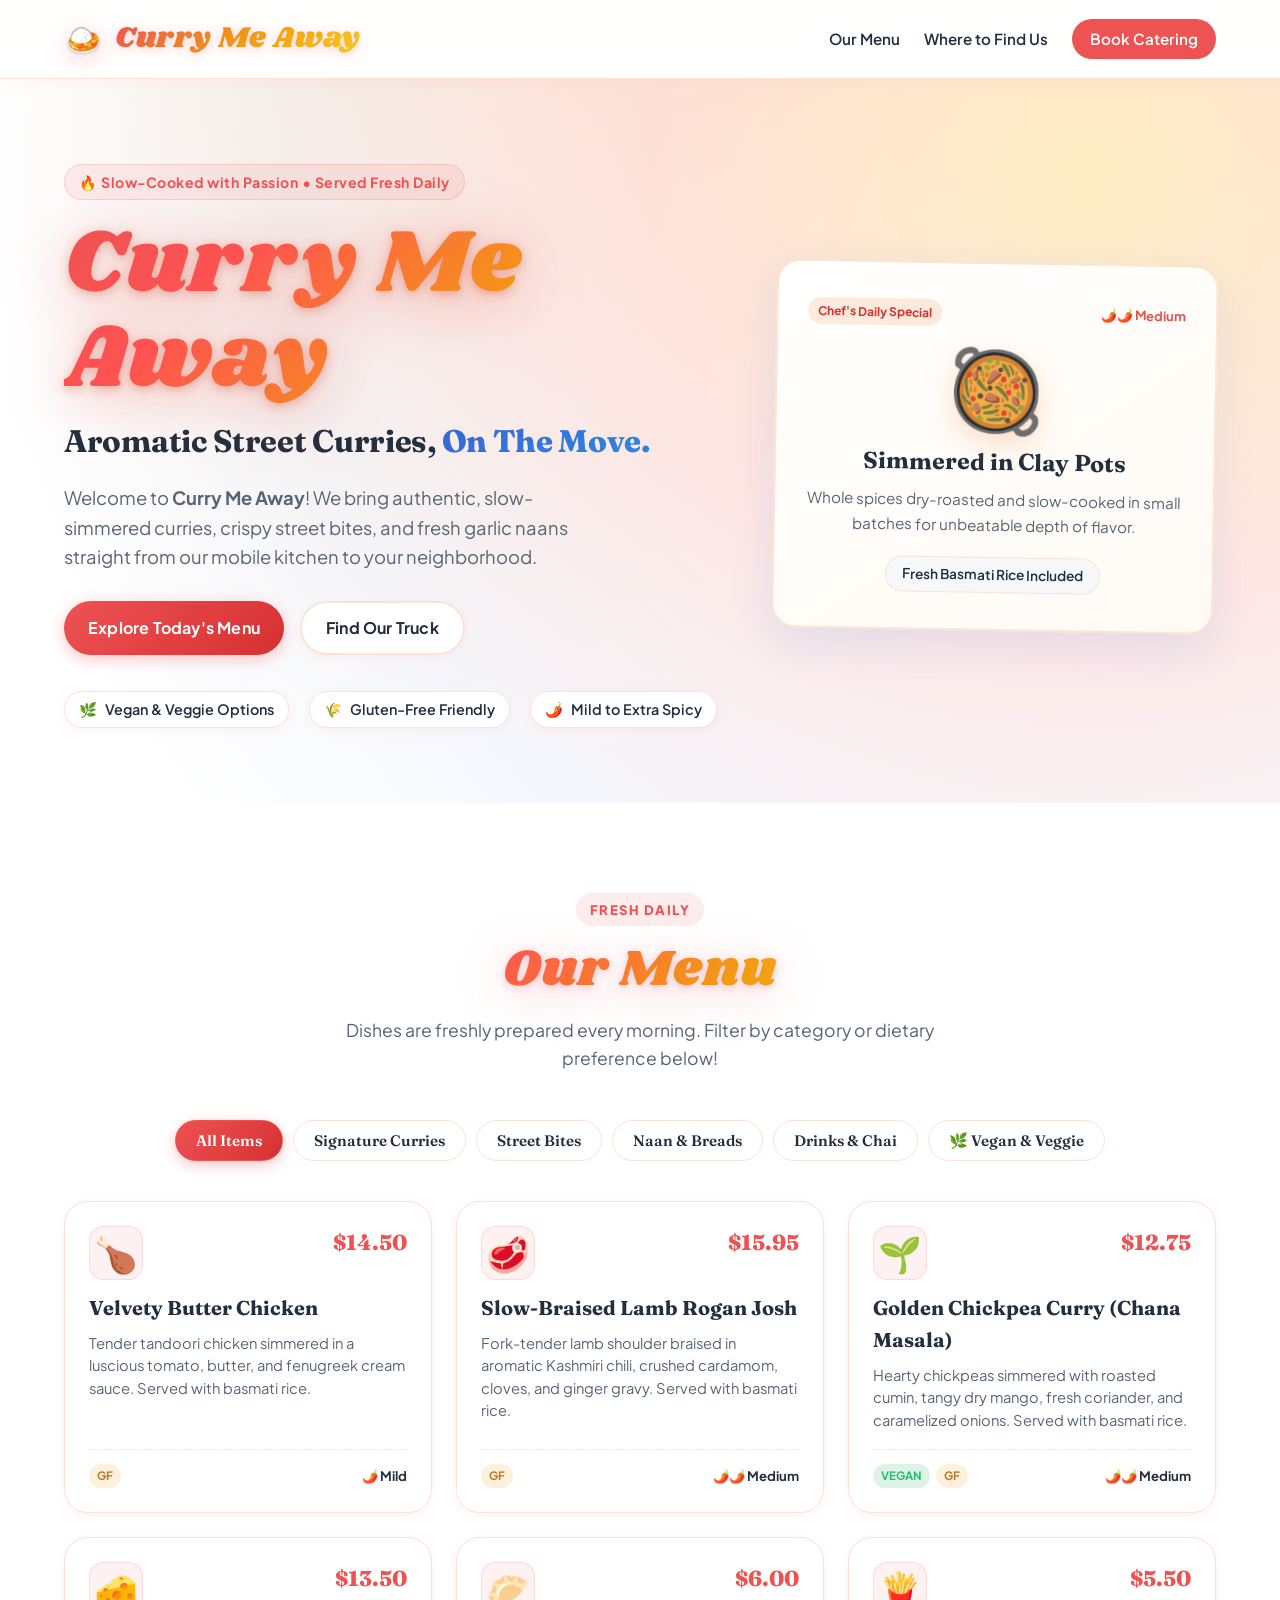
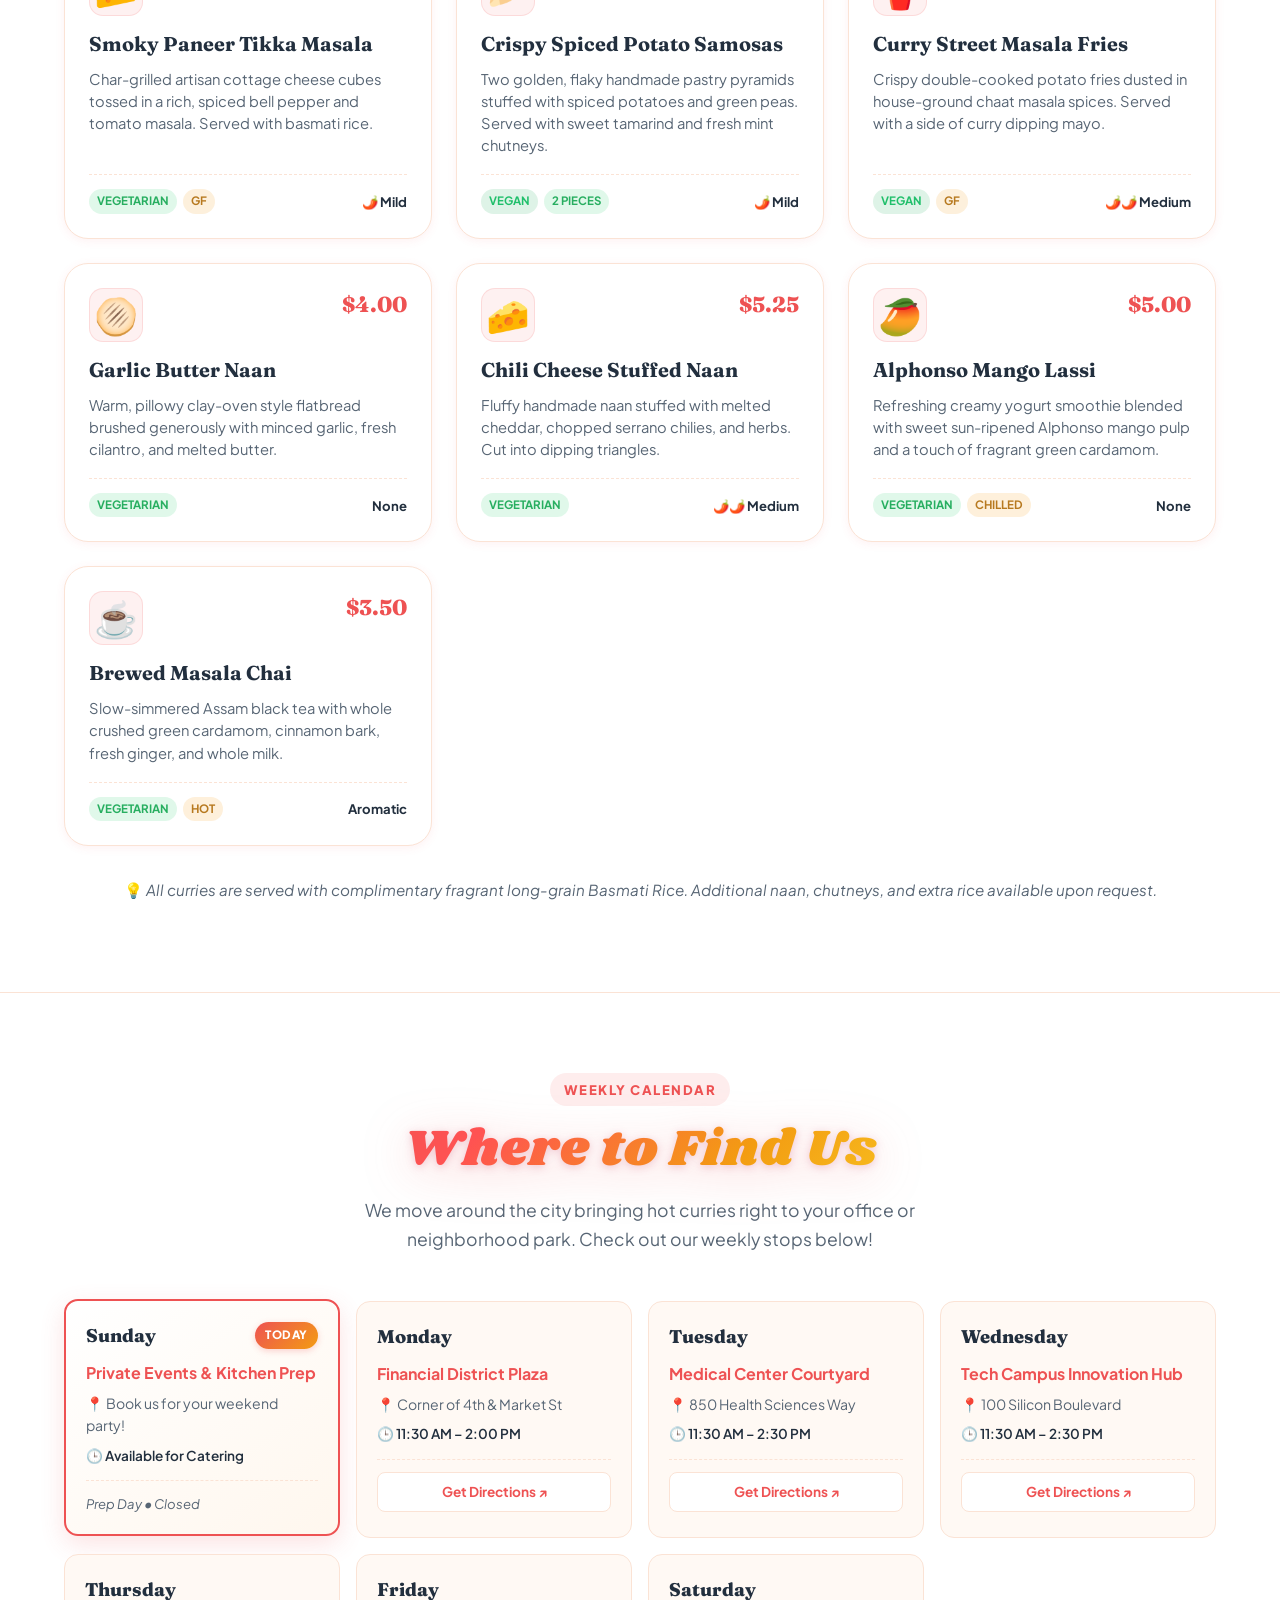
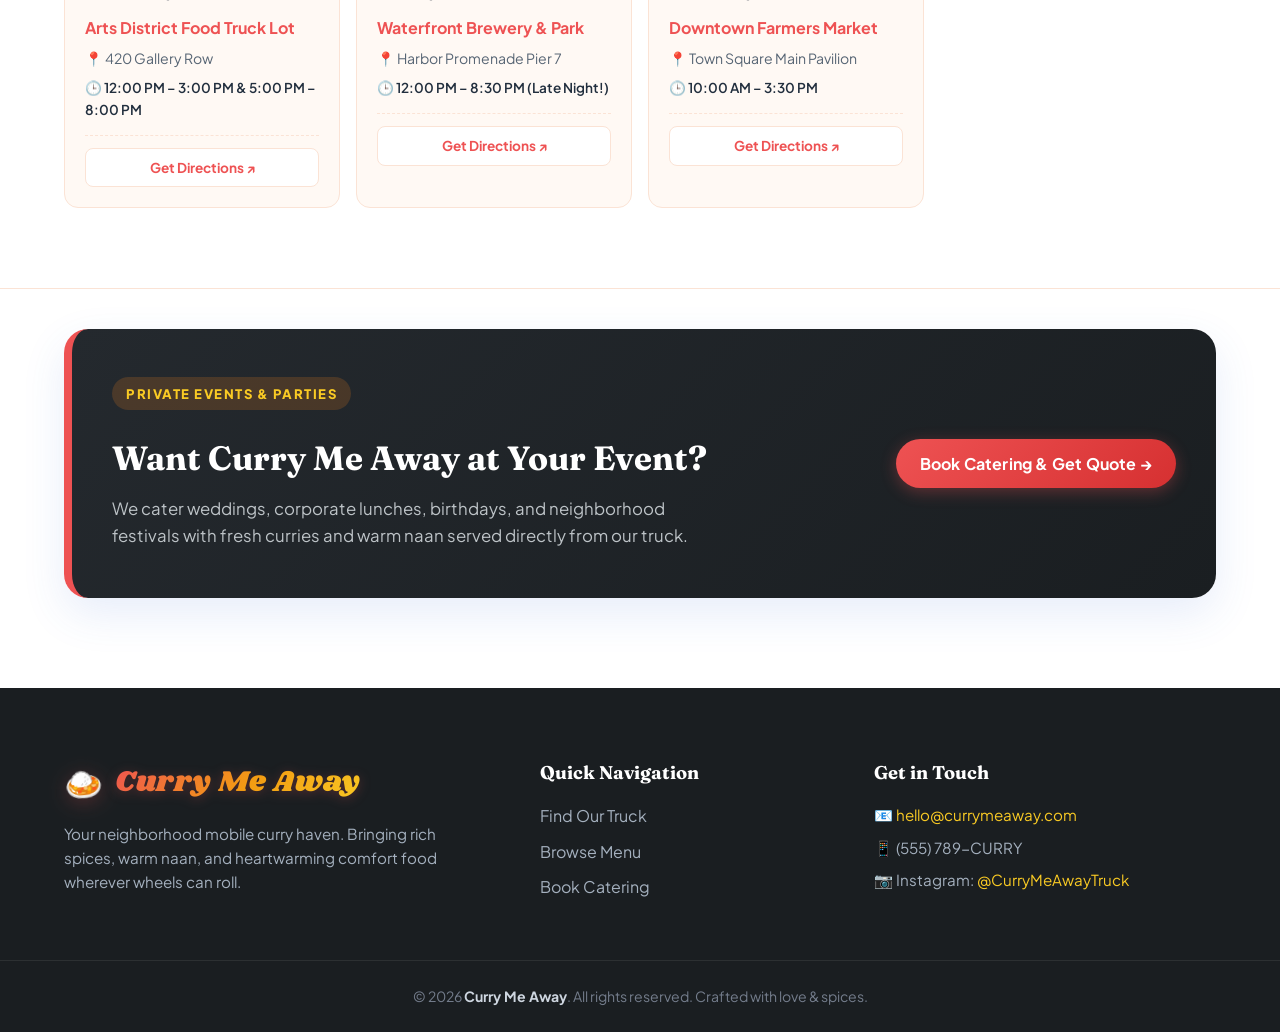
==== commit 542e7800: "Apply warm sunset color theme, shine up brand name, and remove redundant location bar" ====
--- a/index.html
+++ b/index.html
@@ -6,10 +6,10 @@
   <meta name="viewport" content="width=device-width, initial-scale=1.0">
   <title>Curry Me Away | Gourmet Street Curries</title>
   
-  <!-- Google Fonts: Warm, modern typography -->
+  <!-- Google Fonts: Shrikhand (Vibrant Street Brand), Fraunces (Gourmet Headings), Plus Jakarta Sans (Body) -->
   <link rel="preconnect" href="https://fonts.googleapis.com">
   <link rel="preconnect" href="https://fonts.gstatic.com" crossorigin>
-  <link href="https://fonts.googleapis.com/css2?family=Outfit:wght@400;500;600;700;800&family=Plus+Jakarta+Sans:wght@400;500;600;700&display=swap" rel="stylesheet">
+  <link href="https://fonts.googleapis.com/css2?family=Fraunces:opsz,wght@9..144,600;9..144,700;9..144,800;9..144,900&family=Plus+Jakarta+Sans:wght@400;500;600;700;800&family=Shrikhand&display=swap" rel="stylesheet">
   
   <!-- Link to our stylesheet -->
   <link rel="stylesheet" href="styles.css">
@@ -30,8 +30,8 @@
 
       <!-- Navigation Links -->
       <nav class="main-nav" id="mainNav">
+        <a href="#menu" class="nav-link">Our Menu</a>
         <a href="#schedule" class="nav-link">Where to Find Us</a>
-        <a href="#menu" class="nav-link">Our Menu</a>
         <a href="catering.html" class="nav-link nav-btn">Book Catering</a>
       </nav>
 
@@ -103,57 +103,14 @@
   </section>
 
   <!-- ================================================================= -->
-  <!-- 3. LIVE SCHEDULE & "WHERE TO FIND US" SECTION                      -->
-  <!-- ================================================================= -->
-  <section id="schedule" class="section-schedule">
-    <div class="container">
-      
-      <div class="section-header">
-        <span class="section-subtitle">Live Location Tracker</span>
-        <h2 class="section-title">Where to Catch Us</h2>
-        <p class="section-intro">
-          We move around the city bringing hot curries right to your office or neighborhood park.
-          Today's stop is highlighted below!
-        </p>
-      </div>
-
-      <!-- Highlighted "Today's Stop" Banner -->
-      <div class="today-highlight-card" id="todayHighlightCard">
-        <div class="today-banner-label">
-          <span class="pulse-icon">📍</span>
-          <span>TODAY'S LOCATION (<span id="todayDayName">Today</span>)</span>
-        </div>
-        <div class="today-details">
-          <div class="today-info">
-            <h3 id="todayLocationName">Loading location...</h3>
-            <p class="today-address" id="todayAddress">Loading address...</p>
-            <p class="today-hours" id="todayHours">🕒 11:30 AM – 2:30 PM</p>
-          </div>
-          <div class="today-actions">
-            <a href="https://maps.google.com" target="_blank" rel="noopener" class="btn btn-outline" id="directionsLink">
-              Get Directions ↗
-            </a>
-          </div>
-        </div>
-      </div>
-
-      <!-- Full Weekly Itinerary Grid -->
-      <h3 class="weekly-heading">Full Weekly Itinerary</h3>
-      <div class="schedule-grid" id="weeklyScheduleGrid">
-        <!-- Schedule cards are populated & highlighted dynamically by script.js -->
-      </div>
-
-    </div>
-  </section>
-
-  <!-- ================================================================= -->
-  <!-- 4. INTERACTIVE MENU SECTION                                       -->
+  <!-- 3. INTERACTIVE MENU SECTION                                       -->
   <!-- ================================================================= -->
   <section id="menu" class="section-menu">
     <div class="container">
       
       <div class="section-header">
-        <h2 class="section-title">Our Menu</h2>
+        <span class="section-subtitle">Fresh Daily</span>
+        <h2 class="section-title section-title-sunset">Our Menu</h2>
         <p class="section-intro">
           Dishes are freshly prepared every morning. Filter by category or dietary preference below!
         </p>
@@ -183,6 +140,29 @@
   </section>
 
   <!-- ================================================================= -->
+  <!-- 4. LIVE SCHEDULE & "WHERE TO FIND US" SECTION                      -->
+  <!-- ================================================================= -->
+  <section id="schedule" class="section-schedule">
+    <div class="container">
+      
+      <div class="section-header">
+        <span class="section-subtitle">Weekly Calendar</span>
+        <h2 class="section-title section-title-sunset">Where to Find Us</h2>
+        <p class="section-intro">
+          We move around the city bringing hot curries right to your office or neighborhood park.
+          Check out our weekly stops below!
+        </p>
+      </div>
+
+      <!-- Full Weekly Schedule Grid with Today Highlighted -->
+      <div class="schedule-grid" id="weeklyScheduleGrid">
+        <!-- Schedule cards are populated & highlighted dynamically by script.js -->
+      </div>
+
+    </div>
+  </section>
+
+  <!-- ================================================================= -->
   <!-- 5. CATERING CTA BANNER                                            -->
   <!-- ================================================================= -->
   <section class="section-catering-cta">
--- a/styles.css
+++ b/styles.css
@@ -43,8 +43,9 @@
   --radius-lg: 24px;
   --radius-full: 9999px;
 
-  /* Font Families */
-  --font-heading: 'Outfit', sans-serif;
+  /* Font Families: Warmth & Pizzazz */
+  --font-brand: 'Shrikhand', cursive, sans-serif;
+  --font-heading: 'Fraunces', Georgia, serif;
   --font-body: 'Plus Jakarta Sans', -apple-system, BlinkMacSystemFont, sans-serif;
 }
 
@@ -104,9 +105,10 @@
   justify-content: center;
   gap: 8px;
   padding: 12px 24px;
-  font-family: var(--font-heading);
+  font-family: var(--font-body);
   font-size: 1rem;
   font-weight: 700;
+  letter-spacing: 0.2px;
   border-radius: var(--radius-full);
   border: none;
   cursor: pointer;
@@ -115,27 +117,30 @@
 }
 
 .btn-primary {
-  background: linear-gradient(135deg, var(--primary-spice), var(--spice-red));
+  background: linear-gradient(135deg, var(--sunset-red), var(--primary-hover));
   color: #ffffff;
-  box-shadow: 0 4px 14px rgba(230, 126, 34, 0.4);
+  box-shadow: 0 4px 16px rgba(238, 82, 83, 0.32);
 }
 
 .btn-primary:hover {
+  background: linear-gradient(135deg, var(--primary-hover), #b71540);
   color: #ffffff;
   transform: translateY(-2px);
-  box-shadow: 0 6px 20px rgba(230, 126, 34, 0.55);
+  box-shadow: 0 6px 22px rgba(238, 82, 83, 0.45);
 }
 
 .btn-secondary {
   background-color: #ffffff;
   color: var(--text-main);
   border: 2px solid var(--border-light);
+  box-shadow: var(--shadow-sm);
 }
 
 .btn-secondary:hover {
-  border-color: var(--primary-spice);
-  color: var(--primary-spice);
+  border-color: var(--sunset-blue);
+  color: var(--sunset-blue);
   transform: translateY(-2px);
+  box-shadow: 0 6px 18px rgba(56, 103, 214, 0.15);
 }
 
 .btn-outline {
@@ -162,13 +167,13 @@
 
 .section-subtitle {
   display: inline-block;
-  font-family: var(--font-heading);
-  font-size: 0.85rem;
-  font-weight: 700;
+  font-family: var(--font-body);
+  font-size: 0.82rem;
+  font-weight: 800;
   text-transform: uppercase;
   letter-spacing: 1.5px;
-  color: var(--primary-spice);
-  background-color: rgba(230, 126, 34, 0.12);
+  color: var(--sunset-red);
+  background-color: rgba(238, 82, 83, 0.1);
   padding: 6px 14px;
   border-radius: var(--radius-full);
   margin-bottom: 12px;
@@ -176,11 +181,25 @@
 
 .section-title {
   font-family: var(--font-heading);
-  font-size: 2.3rem;
+  font-size: 2.6rem;
   font-weight: 800;
   color: var(--text-main);
   line-height: 1.25;
   margin-bottom: 14px;
+  letter-spacing: -0.5px;
+}
+
+/* Sunset Gradient Section Titles with Warm Depth */
+.section-title.section-title-sunset {
+  font-family: var(--font-brand);
+  font-size: clamp(2.3rem, 5.2vw, 3.2rem);
+  font-weight: 400;
+  letter-spacing: 0.8px;
+  background: linear-gradient(135deg, var(--sunset-red) 0%, #ff5252 25%, var(--sunset-amber) 65%, var(--sunset-gold) 100%);
+  -webkit-background-clip: text;
+  -webkit-text-fill-color: transparent;
+  filter: drop-shadow(0 2px 4px rgba(183, 21, 64, 0.2)) 
+          drop-shadow(0 8px 24px rgba(238, 82, 83, 0.25));
 }
 
 .section-intro {
@@ -194,11 +213,12 @@
 .site-header {
   position: sticky;
   top: 0;
-  background-color: rgba(253, 250, 246, 0.94);
-  backdrop-filter: blur(12px);
+  background-color: rgba(255, 255, 255, 0.94);
+  backdrop-filter: blur(14px);
   border-bottom: 1px solid var(--border-light);
   z-index: 1000;
   padding: 14px 0;
+  box-shadow: 0 2px 12px rgba(238, 82, 83, 0.05);
 }
 
 .header-container {
@@ -211,45 +231,41 @@
 .brand-logo {
   display: flex;
   align-items: center;
-  gap: 10px;
-  font-family: var(--font-heading);
-  font-size: 1.45rem;
-  font-weight: 800;
-  color: var(--text-main);
+  gap: 12px;
+  text-decoration: none;
+  transition: transform 0.2s ease;
+}
+
+.brand-logo:hover {
+  transform: translateY(-1px);
+}
+
+.brand-text {
+  font-family: var(--font-brand);
+  font-size: 1.85rem;
+  font-weight: 400;
+  letter-spacing: 0.6px;
+  background: linear-gradient(135deg, var(--sunset-red) 0%, var(--sunset-amber) 55%, var(--sunset-gold) 100%);
+  -webkit-background-clip: text;
+  -webkit-text-fill-color: transparent;
+  filter: drop-shadow(0 2px 6px rgba(238, 82, 83, 0.28));
+  transition: filter 0.25s ease;
+}
+
+.brand-logo:hover .brand-text {
+  filter: drop-shadow(0 4px 14px rgba(238, 82, 83, 0.45));
 }
 
 .logo-icon {
-  font-size: 1.7rem;
-  transform: rotate(-4deg);
-}
-
-.live-status-pill {
-  display: inline-flex;
-  align-items: center;
-  gap: 8px;
-  background: #ffffff;
-  border: 1px solid var(--border-light);
-  padding: 6px 14px;
-  border-radius: var(--radius-full);
-  font-size: 0.85rem;
-  font-weight: 600;
-  color: var(--text-main);
-  box-shadow: var(--shadow-sm);
-}
-
-.status-dot {
-  width: 9px;
-  height: 9px;
-  border-radius: 50%;
-  background-color: var(--herb-green);
-  box-shadow: 0 0 0 3px rgba(39, 174, 96, 0.25);
-  animation: pulse 2s infinite;
-}
-
-@keyframes pulse {
-  0% { box-shadow: 0 0 0 0 rgba(39, 174, 96, 0.5); }
-  70% { box-shadow: 0 0 0 8px rgba(39, 174, 96, 0); }
-  100% { box-shadow: 0 0 0 0 rgba(39, 174, 96, 0); }
+  font-size: 1.95rem;
+  display: inline-block;
+  transform: rotate(-6deg);
+  transition: transform 0.35s cubic-bezier(0.34, 1.56, 0.64, 1);
+  filter: drop-shadow(0 4px 10px rgba(238, 82, 83, 0.25));
+}
+
+.brand-logo:hover .logo-icon {
+  transform: rotate(10deg) scale(1.18);
 }
 
 .main-nav {
@@ -301,8 +317,10 @@
    5. HERO SECTION
    -------------------------------------------------------------------------- */
 .hero-section {
-  padding: 70px 0 60px 0;
-  background: radial-gradient(circle at 80% 20%, rgba(230, 126, 34, 0.08) 0%, transparent 60%);
+  padding: 85px 0 75px 0;
+  background: radial-gradient(circle at 85% 15%, rgba(249, 202, 36, 0.20) 0%, rgba(238, 82, 83, 0.12) 35%, rgba(56, 103, 214, 0.05) 65%, #ffffff 88%);
+  position: relative;
+  overflow: hidden;
 }
 
 .hero-container {
@@ -313,27 +331,72 @@
 }
 
 .hero-tagline {
-  display: inline-block;
-  font-size: 0.9rem;
+  display: inline-flex;
+  align-items: center;
+  gap: 8px;
+  font-size: 0.88rem;
   font-weight: 700;
-  color: var(--spice-red);
+  color: var(--sunset-red);
+  background-color: rgba(238, 82, 83, 0.09);
+  padding: 6px 14px;
+  border-radius: var(--radius-full);
+  margin-bottom: 18px;
+  letter-spacing: 0.5px;
+  border: 1px solid rgba(238, 82, 83, 0.18);
+}
+
+.hero-title {
+  font-family: var(--font-heading);
+  line-height: 1.1;
+  margin-bottom: 22px;
+}
+
+/* Flashy, larger brand name with warm sunset gradient and eye-drawing depth */
+.hero-brand-name {
+  display: block;
+  font-family: var(--font-brand);
+  font-size: clamp(3.8rem, 8.5vw, 5.6rem);
+  font-weight: 400;
+  letter-spacing: 1.2px;
+  line-height: 1.05;
   margin-bottom: 14px;
-  letter-spacing: 0.5px;
-}
-
-.hero-title {
-  font-family: var(--font-heading);
-  font-size: 3.4rem;
-  font-weight: 800;
-  line-height: 1.15;
-  color: var(--text-main);
-  margin-bottom: 18px;
-}
-
-.hero-title .highlight {
-  background: linear-gradient(120deg, var(--primary-spice), var(--spice-red));
+  background: linear-gradient(135deg, var(--sunset-red) 0%, #ff5252 25%, var(--sunset-amber) 65%, var(--sunset-gold) 100%);
   -webkit-background-clip: text;
   -webkit-text-fill-color: transparent;
+  filter: drop-shadow(0 3px 6px rgba(183, 21, 64, 0.22)) 
+          drop-shadow(0 10px 32px rgba(238, 82, 83, 0.35))
+          drop-shadow(0 2px 4px rgba(243, 156, 18, 0.2));
+  animation: hero-brand-pulse 4s ease-in-out infinite alternate;
+}
+
+@keyframes hero-brand-pulse {
+  0% {
+    filter: drop-shadow(0 3px 6px rgba(183, 21, 64, 0.22)) 
+            drop-shadow(0 8px 24px rgba(238, 82, 83, 0.3))
+            drop-shadow(0 2px 4px rgba(243, 156, 18, 0.2));
+  }
+  100% {
+    filter: drop-shadow(0 3px 8px rgba(183, 21, 64, 0.3)) 
+            drop-shadow(0 12px 36px rgba(238, 82, 83, 0.48))
+            drop-shadow(0 4px 10px rgba(249, 202, 36, 0.35));
+  }
+}
+
+.hero-subtitle {
+  display: block;
+  font-family: var(--font-heading);
+  font-size: clamp(1.4rem, 3.2vw, 1.95rem);
+  font-weight: 700;
+  color: var(--text-main);
+  letter-spacing: -0.3px;
+  line-height: 1.3;
+}
+
+.hero-subtitle .highlight {
+  background: linear-gradient(135deg, var(--sunset-blue), #2e86de);
+  -webkit-background-clip: text;
+  -webkit-text-fill-color: transparent;
+  font-weight: 800;
 }
 
 .hero-description {
@@ -449,76 +512,7 @@
   border-bottom: 1px solid var(--border-light);
 }
 
-/* Today's Special Featured Card */
-.today-highlight-card {
-  background: linear-gradient(135deg, #2c3e50, #1a252f);
-  color: #ffffff;
-  border-radius: var(--radius-lg);
-  padding: 32px;
-  box-shadow: var(--shadow-lg);
-  margin-bottom: 48px;
-  position: relative;
-  overflow: hidden;
-  border-left: 8px solid var(--primary-spice);
-}
-
-.today-banner-label {
-  display: flex;
-  align-items: center;
-  gap: 8px;
-  font-family: var(--font-heading);
-  font-size: 0.9rem;
-  font-weight: 800;
-  letter-spacing: 1.5px;
-  color: var(--spice-gold);
-  margin-bottom: 16px;
-}
-
-.today-details {
-  display: flex;
-  justify-content: space-between;
-  align-items: center;
-  gap: 24px;
-  flex-wrap: wrap;
-}
-
-.today-info h3 {
-  font-family: var(--font-heading);
-  font-size: 2rem;
-  font-weight: 800;
-  margin-bottom: 6px;
-}
-
-.today-address {
-  color: #bdc3c7;
-  font-size: 1.05rem;
-  margin-bottom: 6px;
-}
-
-.today-hours {
-  color: var(--spice-gold);
-  font-weight: 700;
-  font-size: 1.05rem;
-}
-
-.today-actions .btn-outline {
-  border-color: #ffffff;
-  color: #ffffff;
-}
-
-.today-actions .btn-outline:hover {
-  background-color: #ffffff;
-  color: #1a252f;
-}
-
-/* Weekly Itinerary Grid */
-.weekly-heading {
-  font-family: var(--font-heading);
-  font-size: 1.4rem;
-  margin-bottom: 24px;
-  color: var(--text-main);
-}
-
+/* Weekly Schedule Grid */
 .schedule-grid {
   display: grid;
   grid-template-columns: repeat(auto-fit, minmax(260px, 1fr));
@@ -541,16 +535,17 @@
 }
 
 .schedule-day-card.is-today {
-  border: 2px solid var(--primary-spice);
-  background-color: #fff9f3;
-  box-shadow: 0 4px 16px rgba(230, 126, 34, 0.15);
+  border: 2px solid var(--sunset-red);
+  background: linear-gradient(145deg, #ffffff, #fff7ee);
+  box-shadow: 0 8px 24px rgba(238, 82, 83, 0.16);
+  transform: translateY(-2px);
 }
 
 .day-header {
   display: flex;
   justify-content: space-between;
   align-items: center;
-  margin-bottom: 8px;
+  margin-bottom: 10px;
 }
 
 .day-name {
@@ -561,25 +556,26 @@
 }
 
 .today-indicator-tag {
-  background-color: var(--primary-spice);
+  background: linear-gradient(135deg, var(--sunset-red), var(--sunset-amber));
   color: #ffffff;
-  font-size: 0.7rem;
+  font-size: 0.72rem;
   font-weight: 800;
-  padding: 3px 8px;
+  padding: 4px 10px;
   border-radius: var(--radius-full);
   text-transform: uppercase;
-  letter-spacing: 0.5px;
+  letter-spacing: 0.6px;
+  box-shadow: 0 2px 6px rgba(238, 82, 83, 0.25);
 }
 
 .day-location {
-  font-weight: 600;
-  color: var(--primary-hover);
-  margin-bottom: 4px;
-  font-size: 0.95rem;
+  font-weight: 700;
+  color: var(--sunset-red);
+  margin-bottom: 6px;
+  font-size: 1rem;
 }
 
 .day-address {
-  font-size: 0.85rem;
+  font-size: 0.88rem;
   color: var(--text-muted);
   margin-bottom: 8px;
 }
@@ -588,6 +584,55 @@
   font-size: 0.85rem;
   color: var(--text-main);
   font-weight: 600;
+}
+
+/* Card Action: Get Directions Button */
+.day-action {
+  margin-top: 14px;
+  padding-top: 12px;
+  border-top: 1px dashed var(--border-light);
+}
+
+.btn-directions {
+  display: flex;
+  align-items: center;
+  justify-content: center;
+  gap: 6px;
+  width: 100%;
+  padding: 8px 12px;
+  font-size: 0.85rem;
+  font-weight: 700;
+  border-radius: var(--radius-sm);
+  text-decoration: none;
+  transition: all 0.2s ease;
+  background-color: #ffffff;
+  color: var(--sunset-red);
+  border: 1px solid var(--border-light);
+}
+
+.btn-directions:hover {
+  background-color: #fff2e6;
+  border-color: var(--sunset-red);
+  transform: translateY(-1px);
+}
+
+.btn-directions.is-today-btn {
+  background: linear-gradient(135deg, var(--sunset-red), var(--primary-hover));
+  color: #ffffff;
+  border: none;
+  box-shadow: 0 3px 10px rgba(238, 82, 83, 0.25);
+}
+
+.btn-directions.is-today-btn:hover {
+  background: linear-gradient(135deg, var(--primary-hover), #b71540);
+  box-shadow: 0 4px 14px rgba(238, 82, 83, 0.35);
+  transform: translateY(-1px);
+}
+
+.closed-note {
+  font-size: 0.82rem;
+  color: var(--text-muted);
+  font-style: italic;
 }
 
 /* --------------------------------------------------------------------------
@@ -619,15 +664,15 @@
 }
 
 .filter-btn:hover {
-  border-color: var(--primary-spice);
-  color: var(--primary-spice);
+  border-color: var(--sunset-red);
+  color: var(--sunset-red);
 }
 
 .filter-btn.active {
-  background-color: var(--primary-spice);
+  background: linear-gradient(135deg, var(--sunset-red), var(--primary-hover));
   color: #ffffff;
-  border-color: var(--primary-spice);
-  box-shadow: 0 4px 12px rgba(230, 126, 34, 0.35);
+  border-color: var(--sunset-red);
+  box-shadow: 0 4px 14px rgba(238, 82, 83, 0.32);
 }
 
 /* Menu Grid */
@@ -666,7 +711,8 @@
 
 .dish-icon {
   font-size: 2.2rem;
-  background-color: rgba(230, 126, 34, 0.1);
+  background: rgba(238, 82, 83, 0.08);
+  border: 1px solid rgba(238, 82, 83, 0.14);
   width: 54px;
   height: 54px;
   display: flex;
@@ -679,7 +725,7 @@
   font-family: var(--font-heading);
   font-size: 1.35rem;
   font-weight: 800;
-  color: var(--primary-hover);
+  color: var(--sunset-red);
 }
 
 .dish-name {
@@ -929,8 +975,8 @@
    8c. DEDICATED CATERING PAGE STYLES (catering.html)
    -------------------------------------------------------------------------- */
 .catering-page-hero {
-  padding: 50px 0 30px 0;
-  background: radial-gradient(circle at 50% 0%, rgba(230, 126, 34, 0.12) 0%, transparent 70%);
+  padding: 60px 0 40px 0;
+  background: radial-gradient(circle at 50% 0%, rgba(249, 202, 36, 0.18) 0%, rgba(238, 82, 83, 0.10) 35%, #ffffff 80%);
   text-align: center;
 }
 
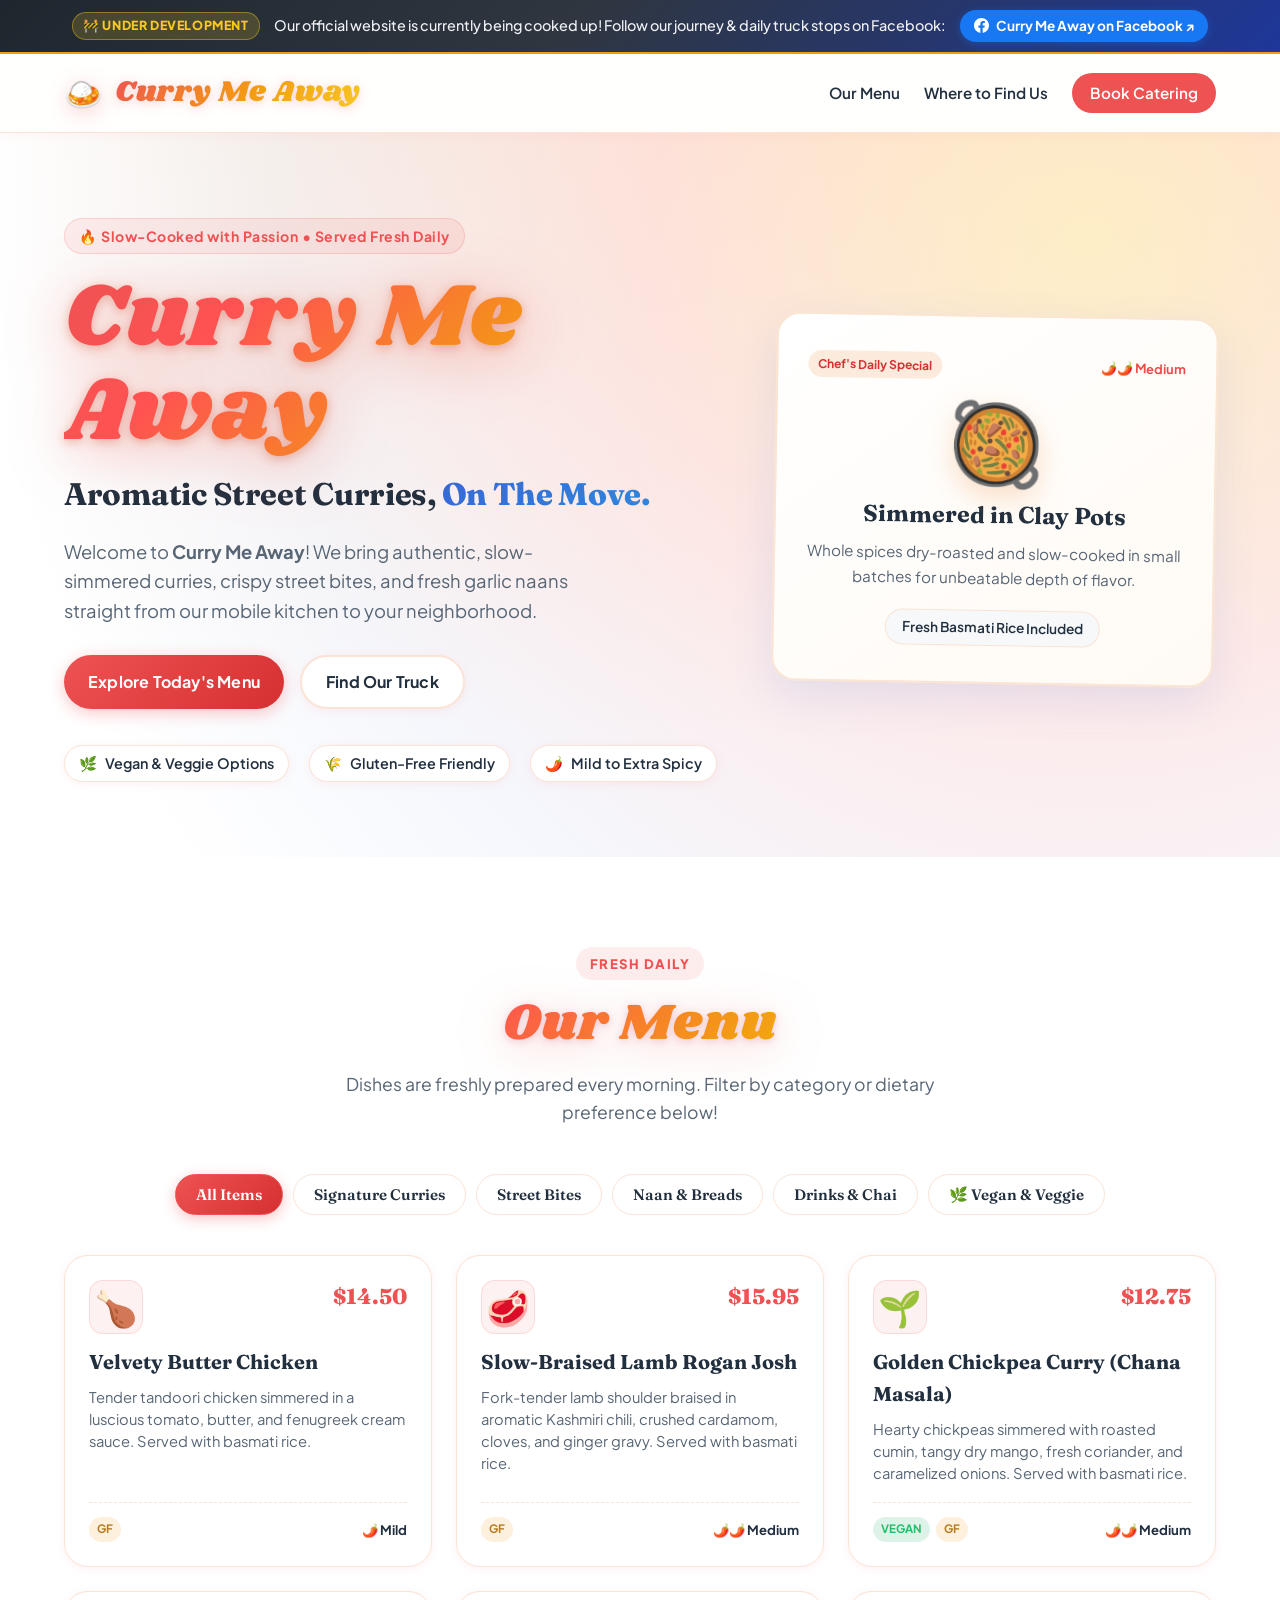
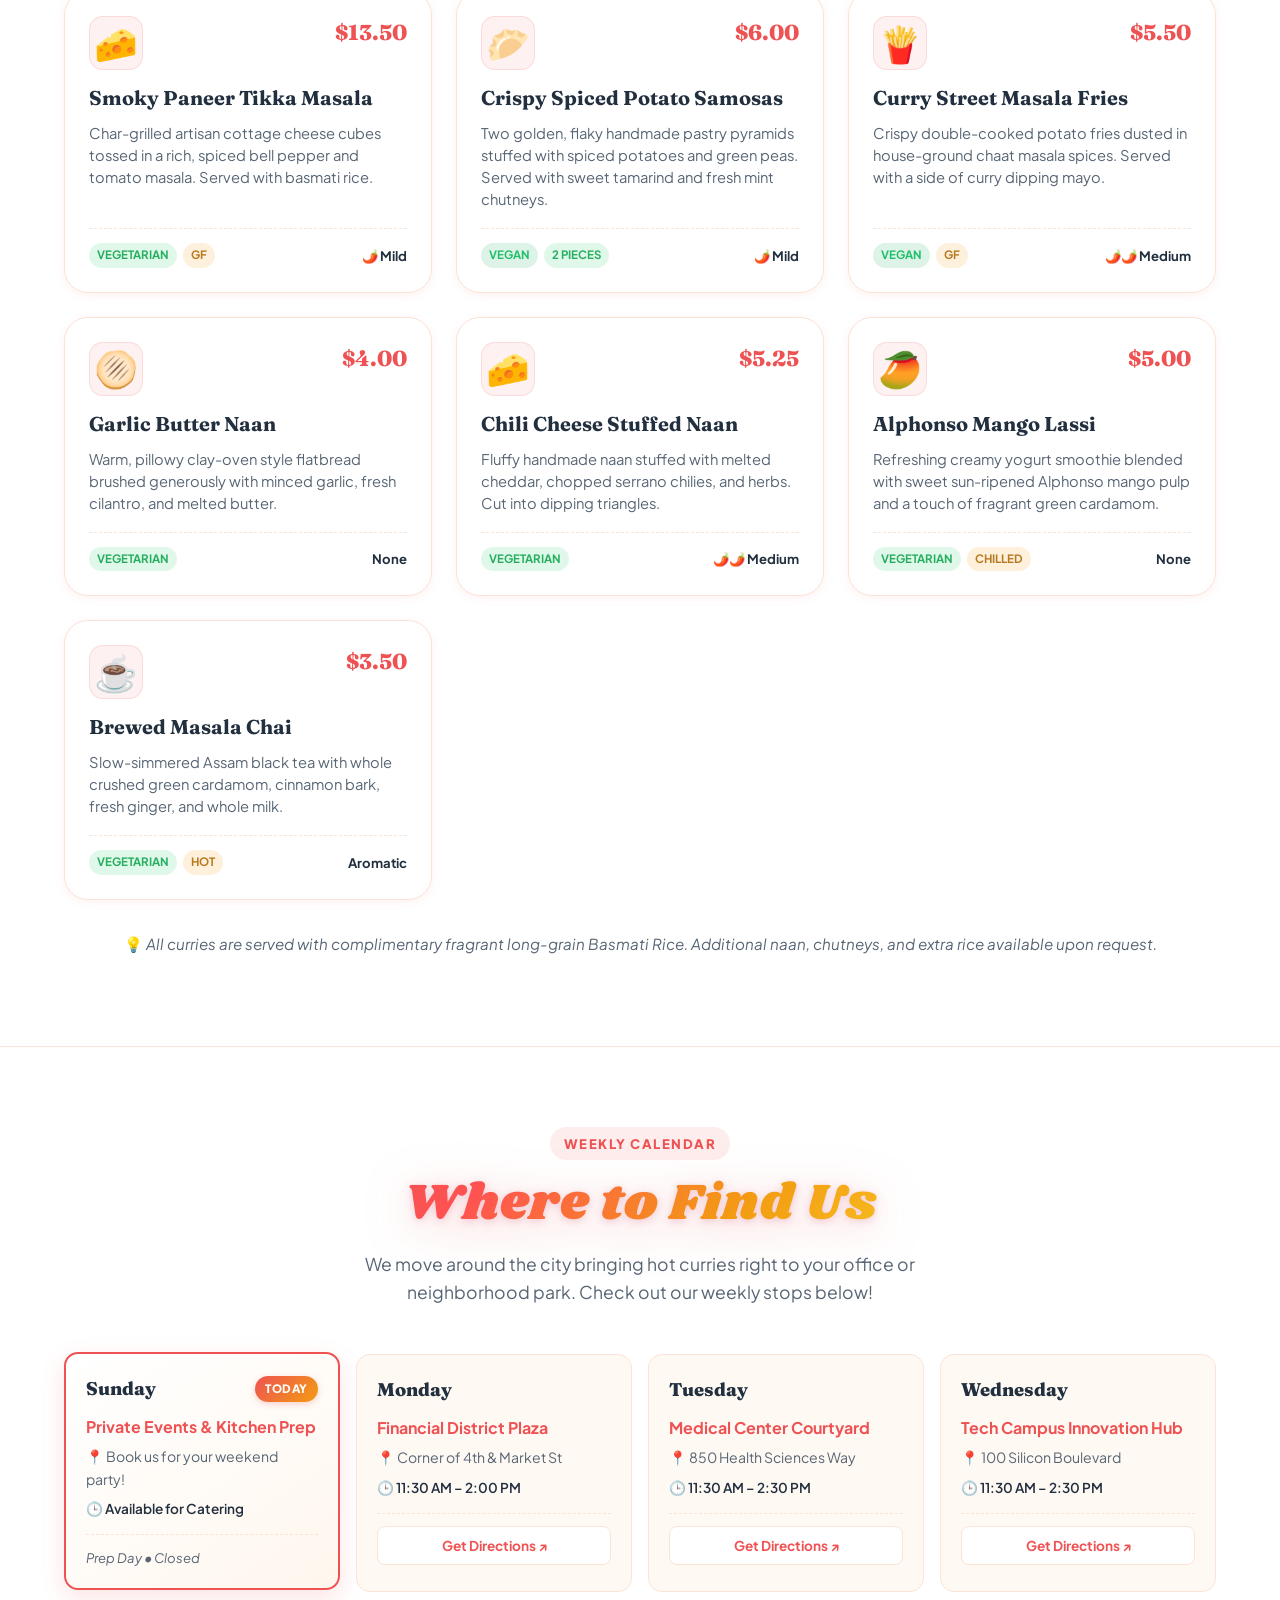
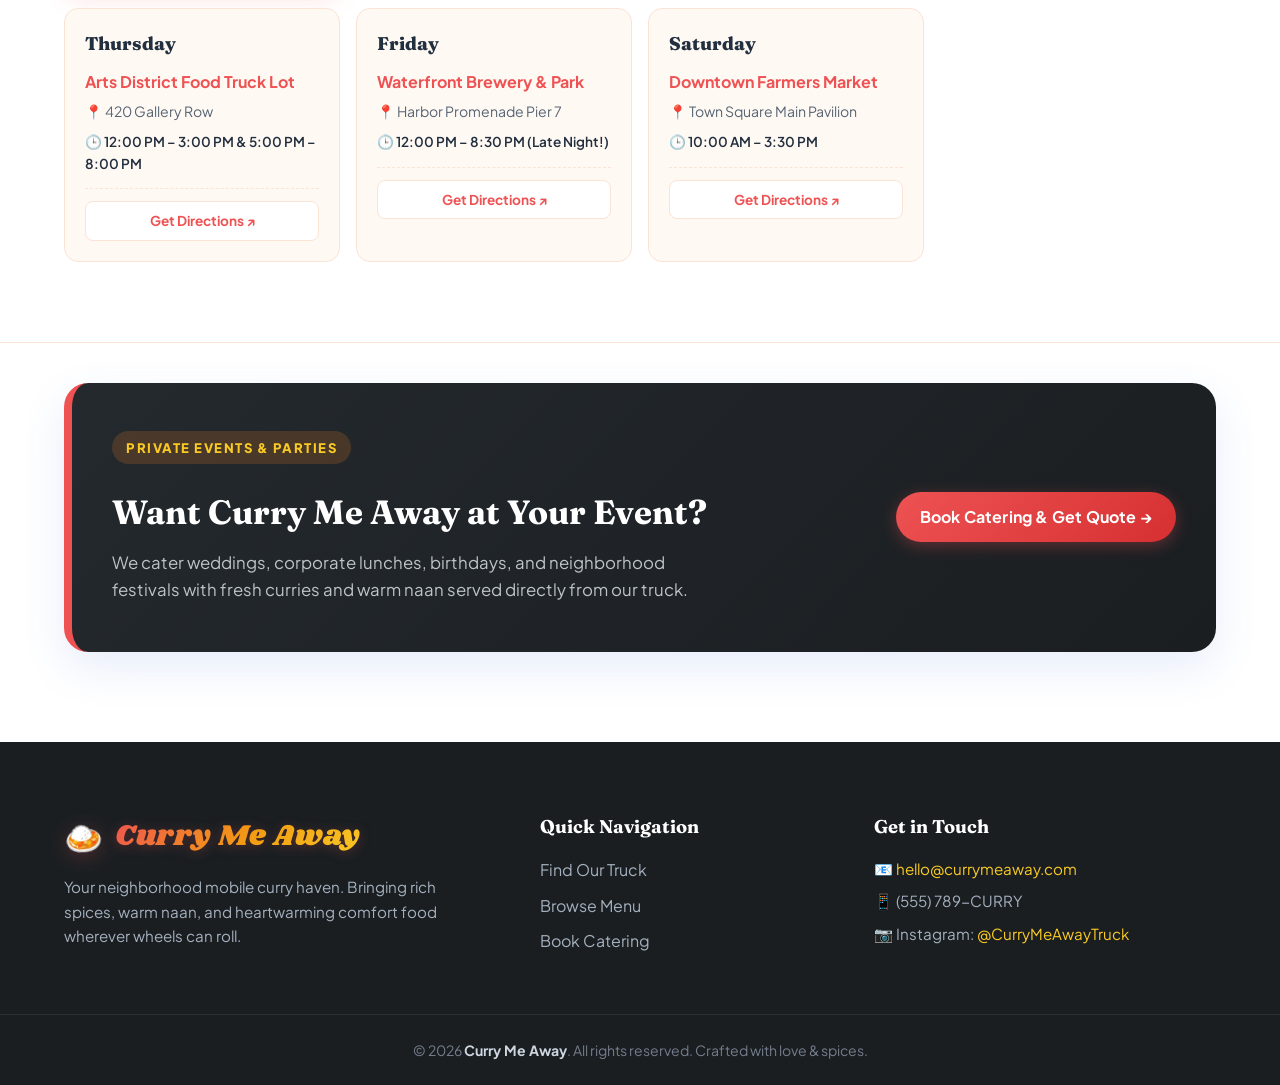
==== commit ec930a56: "Add under development banner with link to Facebook page" ====
--- a/index.html
+++ b/index.html
@@ -17,6 +17,22 @@
 <body>
 
   <!-- ================================================================= -->
+  <!-- TOP ANNOUNCEMENT BANNER (Under Development & Facebook Link)        -->
+  <!-- ================================================================= -->
+  <div class="dev-announcement-banner">
+    <div class="container dev-banner-container">
+      <span class="dev-banner-badge">🚧 Under Development</span>
+      <span class="dev-banner-text">Our official website is currently being cooked up! Follow our journey &amp; daily truck stops on Facebook:</span>
+      <a href="https://www.facebook.com/p/Curry-Me-Away-LLC-61571392857347/" target="_blank" rel="noopener noreferrer" class="dev-banner-link">
+        <svg class="facebook-icon" width="15" height="15" viewBox="0 0 24 24" fill="currentColor" aria-hidden="true">
+          <path d="M24 12.073c0-6.627-5.373-12-12-12s-12 5.373-12 12c0 5.99 4.388 10.954 10.125 11.854v-8.385H7.078v-3.47h3.047V9.43c0-3.007 1.792-4.669 4.533-4.669 1.312 0 2.686.235 2.686.235v2.953H15.83c-1.491 0-1.956.925-1.956 1.874v2.25h3.328l-.532 3.47h-2.796v8.385C19.612 23.027 24 18.062 24 12.073z"/>
+        </svg>
+        <span>Curry Me Away on Facebook ↗</span>
+      </a>
+    </div>
+  </div>
+
+  <!-- ================================================================= -->
   <!-- 1. NAVIGATION BAR                                                 -->
   <!-- ================================================================= -->
   <header class="site-header">
--- a/styles.css
+++ b/styles.css
@@ -205,6 +205,83 @@
 .section-intro {
   color: var(--text-muted);
   font-size: 1.1rem;
+}
+
+/* --------------------------------------------------------------------------
+   3.5. TOP ANNOUNCEMENT BANNER (Under Development & Facebook Link)
+   -------------------------------------------------------------------------- */
+.dev-announcement-banner {
+  background: linear-gradient(135deg, #1e272e 0%, #2f3640 45%, #1e3799 100%);
+  color: #ffffff;
+  padding: 10px 0;
+  border-bottom: 2px solid var(--sunset-amber);
+  position: relative;
+  z-index: 1001;
+  font-size: 0.9rem;
+}
+
+.dev-banner-container {
+  display: flex;
+  align-items: center;
+  justify-content: center;
+  gap: 14px;
+  flex-wrap: wrap;
+  text-align: center;
+}
+
+.dev-banner-badge {
+  display: inline-flex;
+  align-items: center;
+  gap: 6px;
+  background: rgba(249, 202, 36, 0.18);
+  color: var(--sunset-gold);
+  border: 1px solid rgba(249, 202, 36, 0.4);
+  padding: 3px 10px;
+  border-radius: var(--radius-full);
+  font-size: 0.78rem;
+  font-weight: 800;
+  text-transform: uppercase;
+  letter-spacing: 0.6px;
+}
+
+.dev-banner-text {
+  color: #f1f2f6;
+  font-weight: 500;
+}
+
+.dev-banner-link {
+  display: inline-flex;
+  align-items: center;
+  gap: 7px;
+  background: #1877f2;
+  color: #ffffff !important;
+  padding: 5px 14px;
+  border-radius: var(--radius-full);
+  font-size: 0.85rem;
+  font-weight: 700;
+  text-decoration: none;
+  box-shadow: 0 2px 8px rgba(24, 119, 242, 0.35);
+  transition: all 0.25s ease;
+}
+
+.dev-banner-link:hover {
+  background: #166fe5;
+  transform: translateY(-1px);
+  box-shadow: 0 4px 14px rgba(24, 119, 242, 0.55);
+}
+
+.dev-banner-link .facebook-icon {
+  flex-shrink: 0;
+}
+
+@media (max-width: 768px) {
+  .dev-announcement-banner {
+    padding: 10px 14px;
+    font-size: 0.85rem;
+  }
+  .dev-banner-container {
+    gap: 8px;
+  }
 }
 
 /* --------------------------------------------------------------------------
